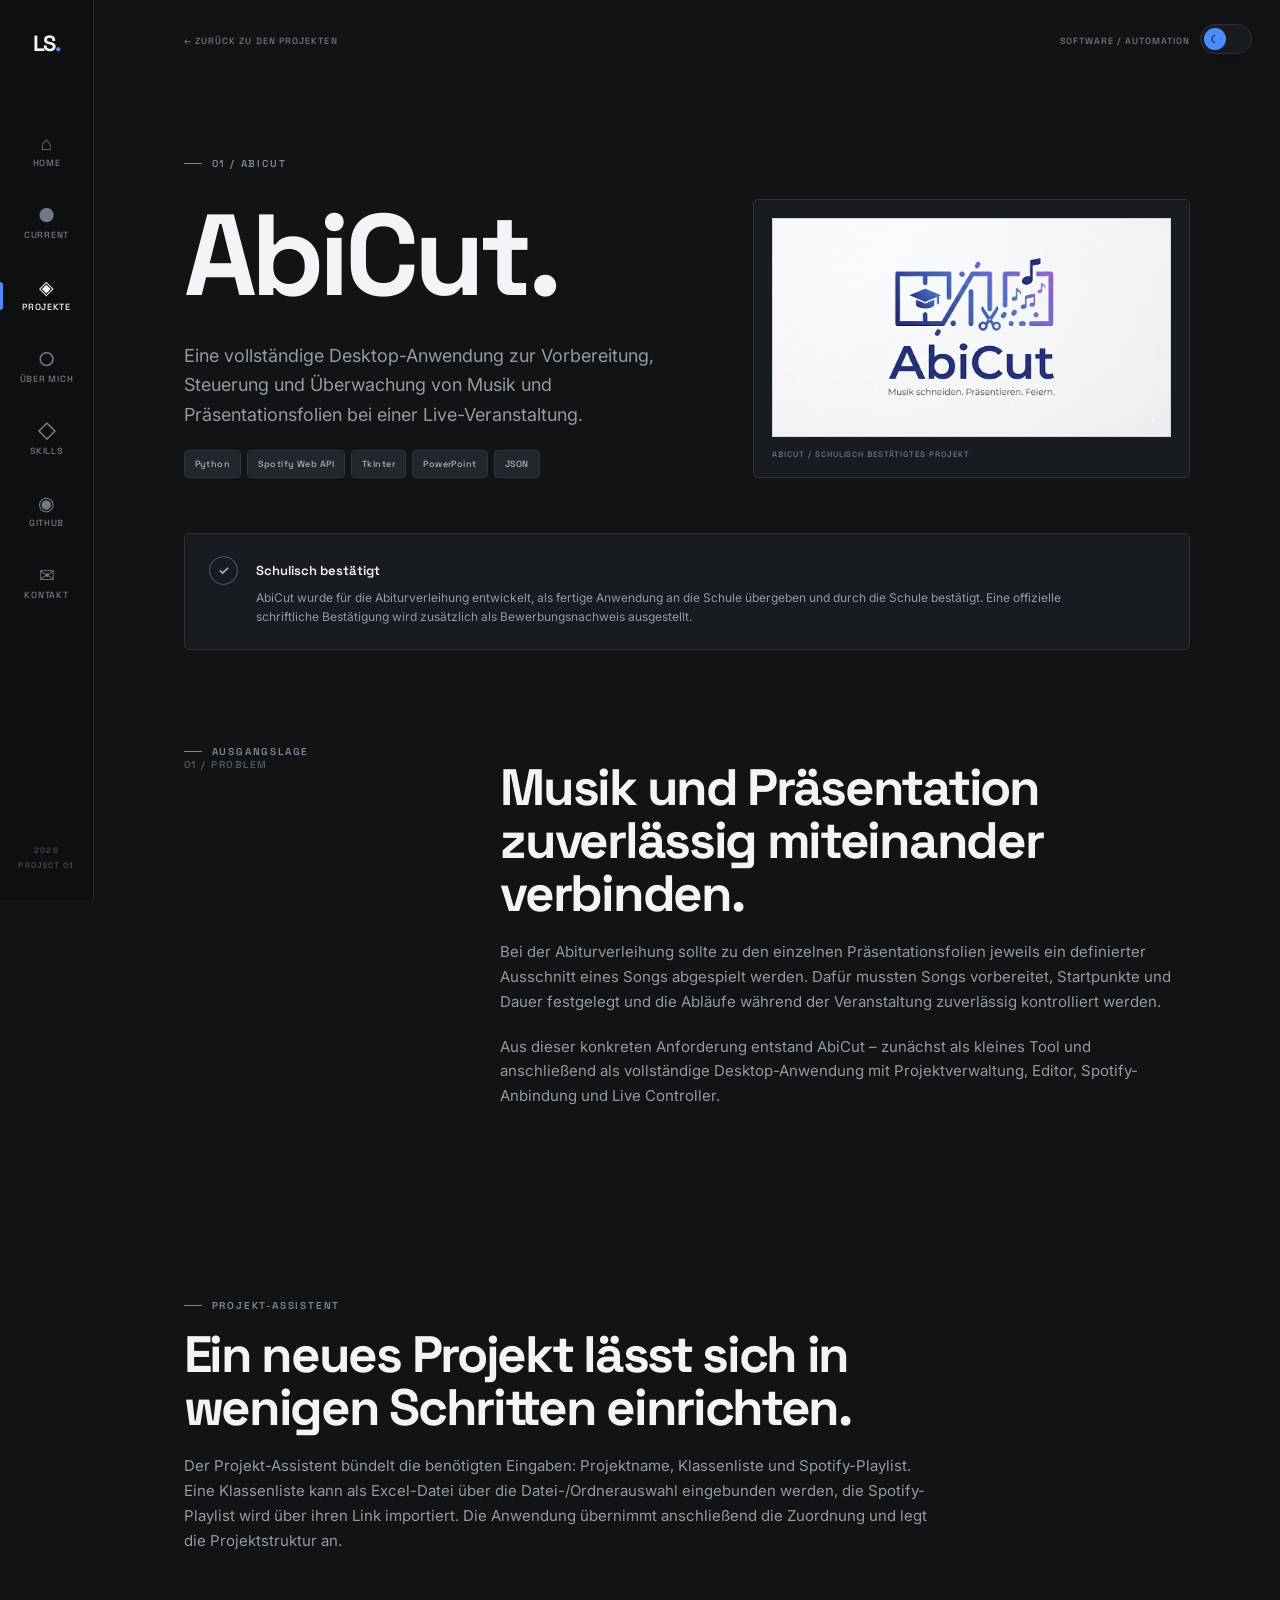
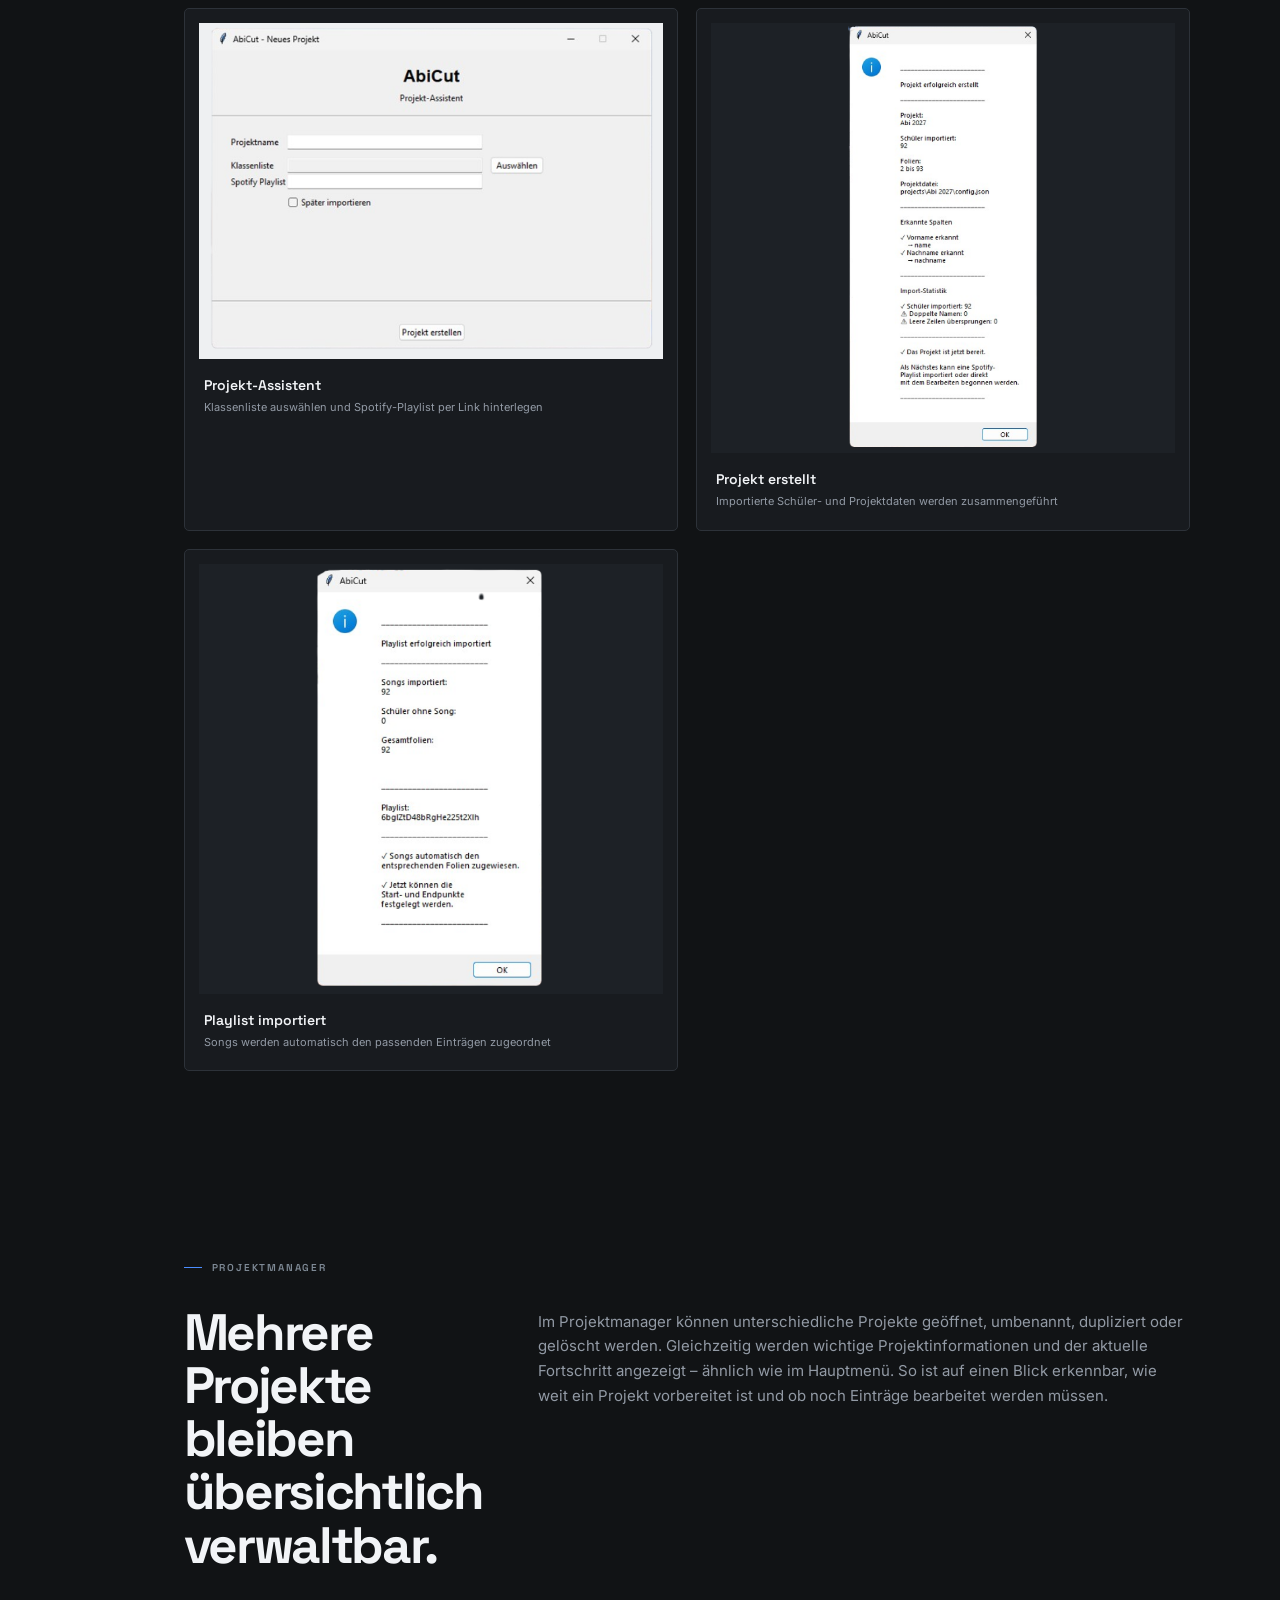
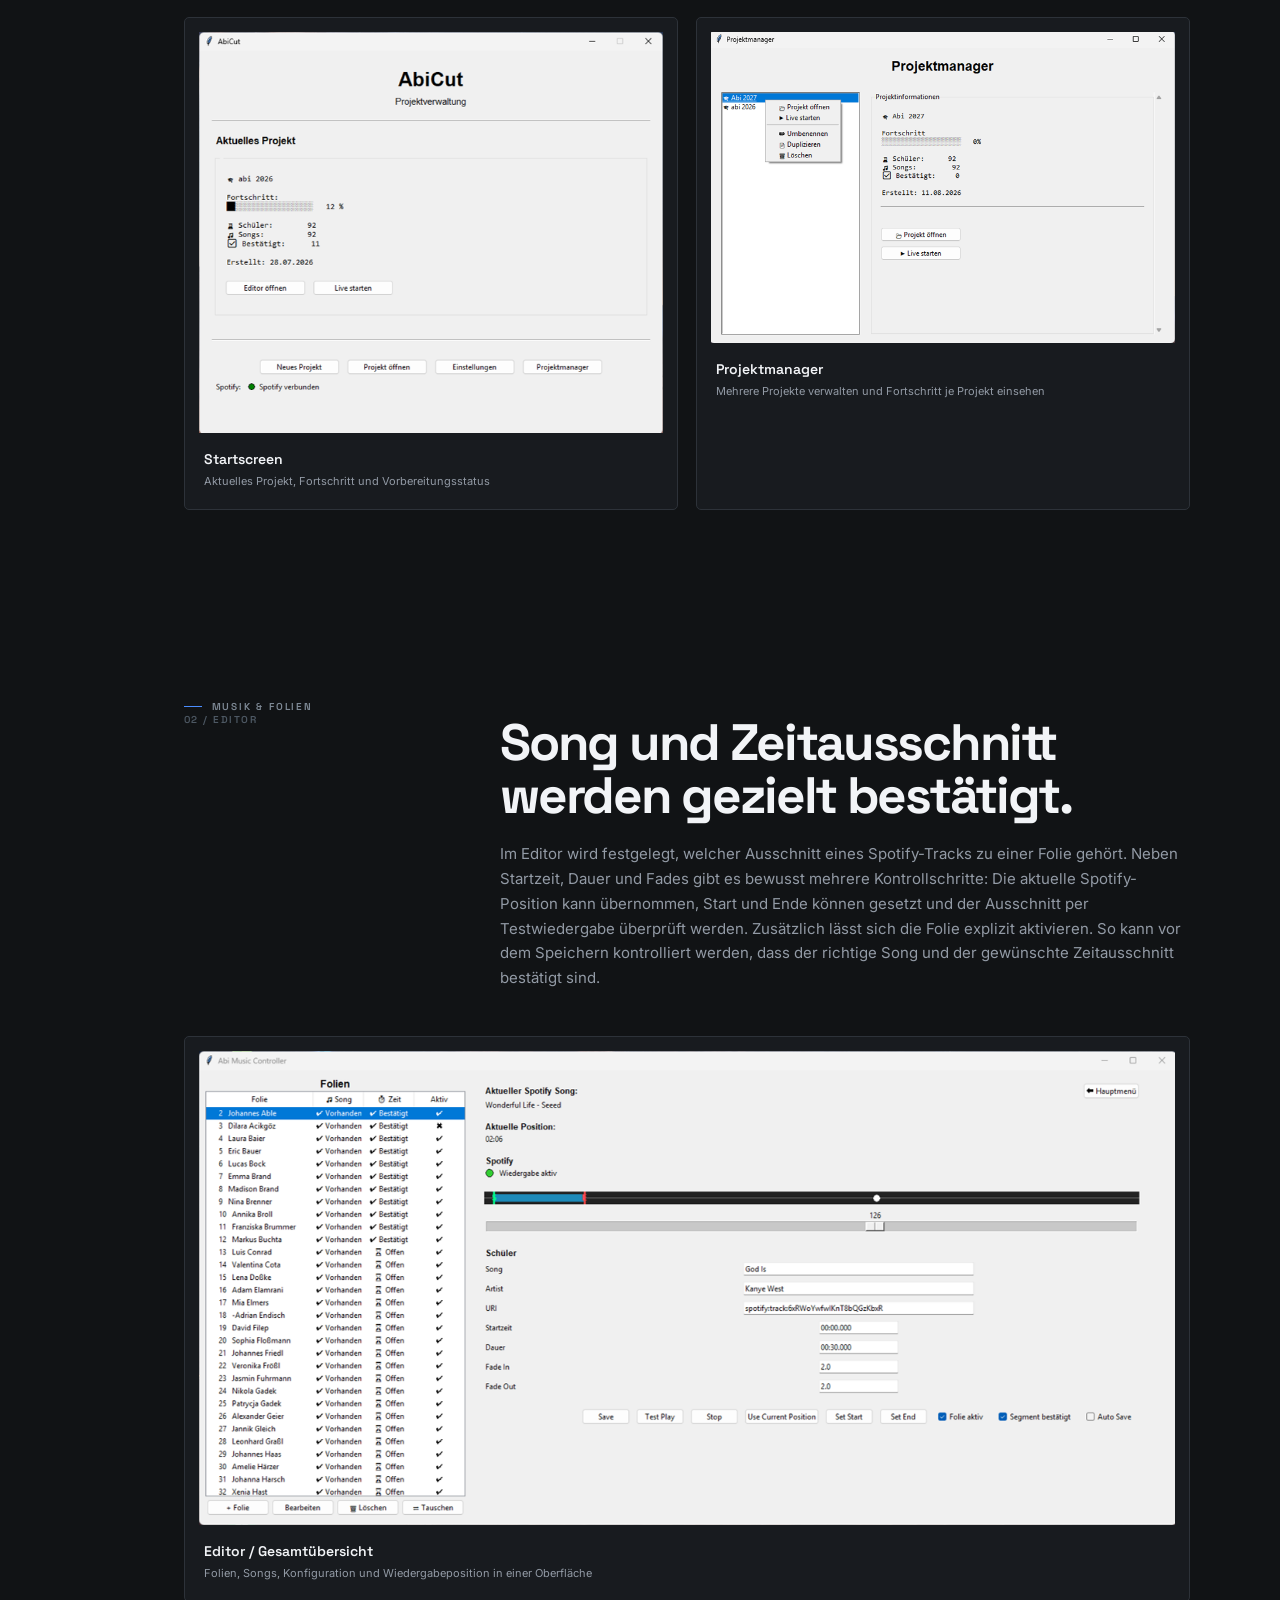
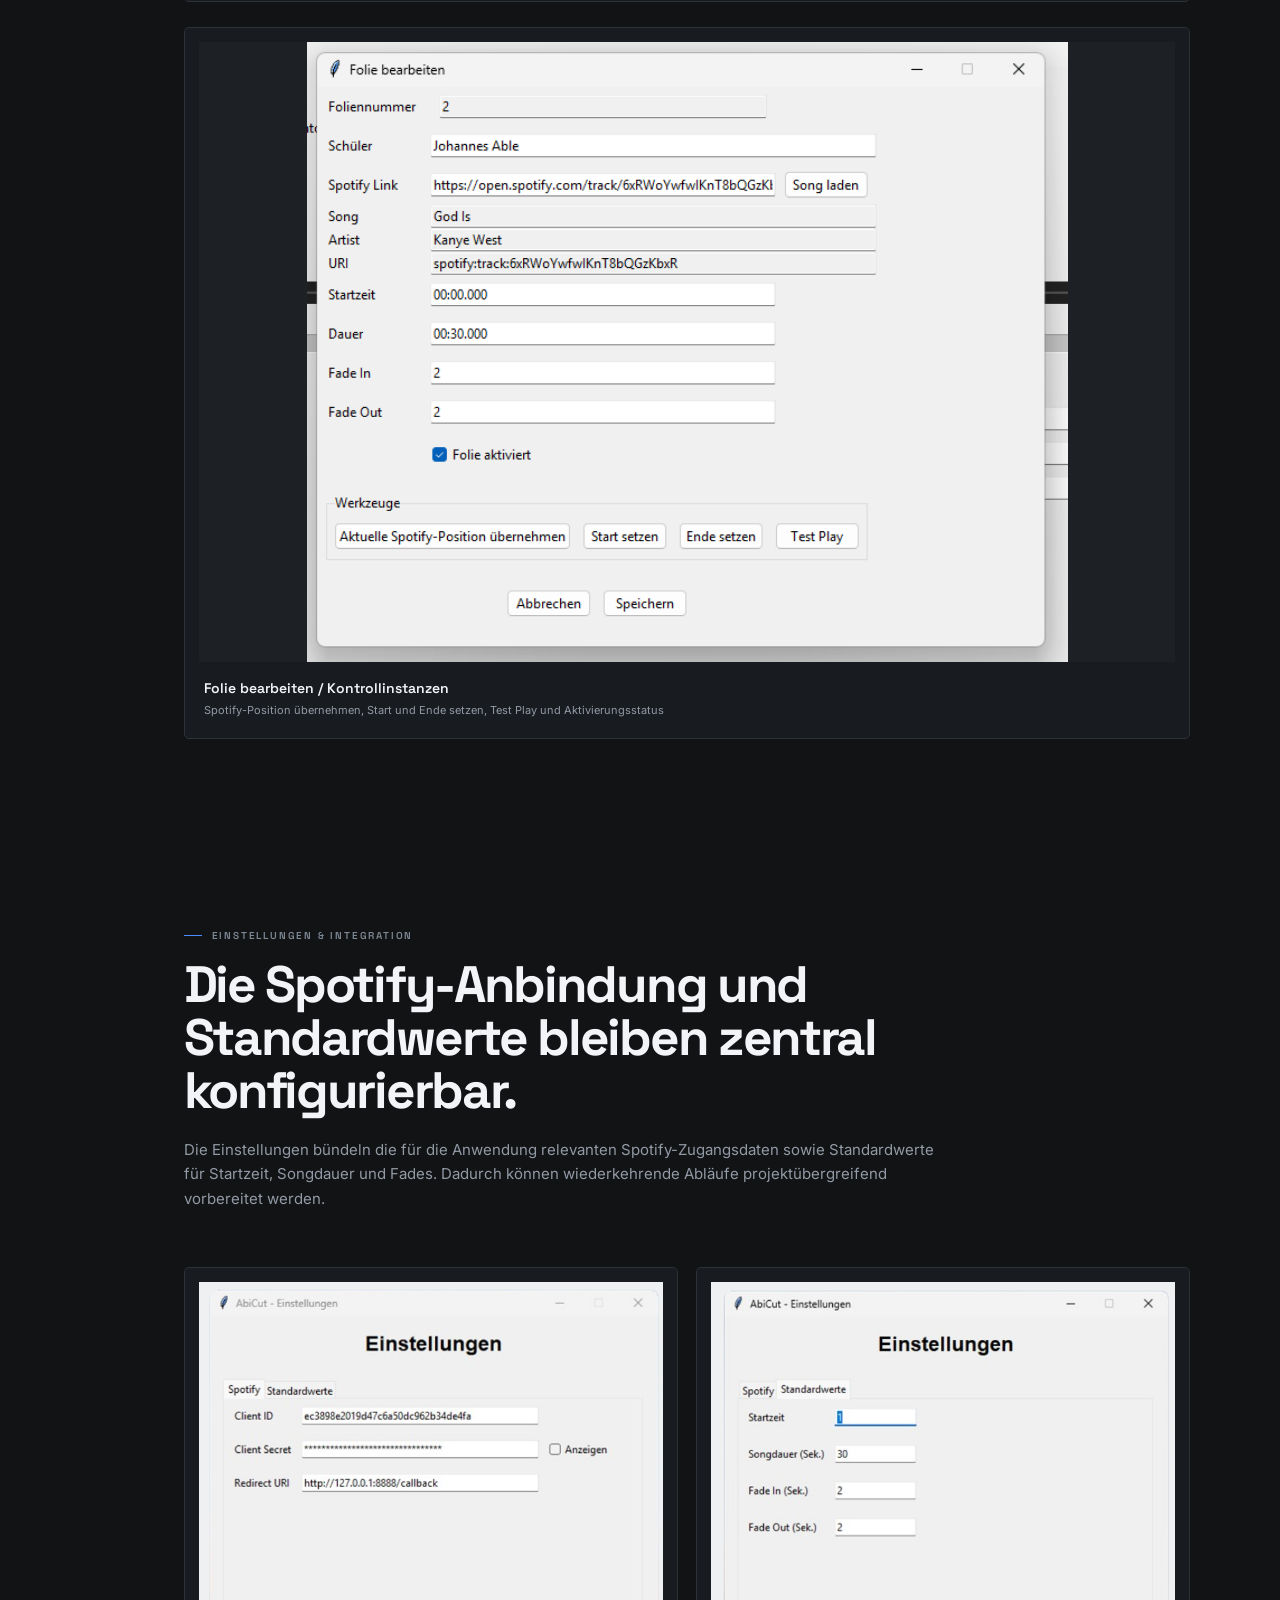
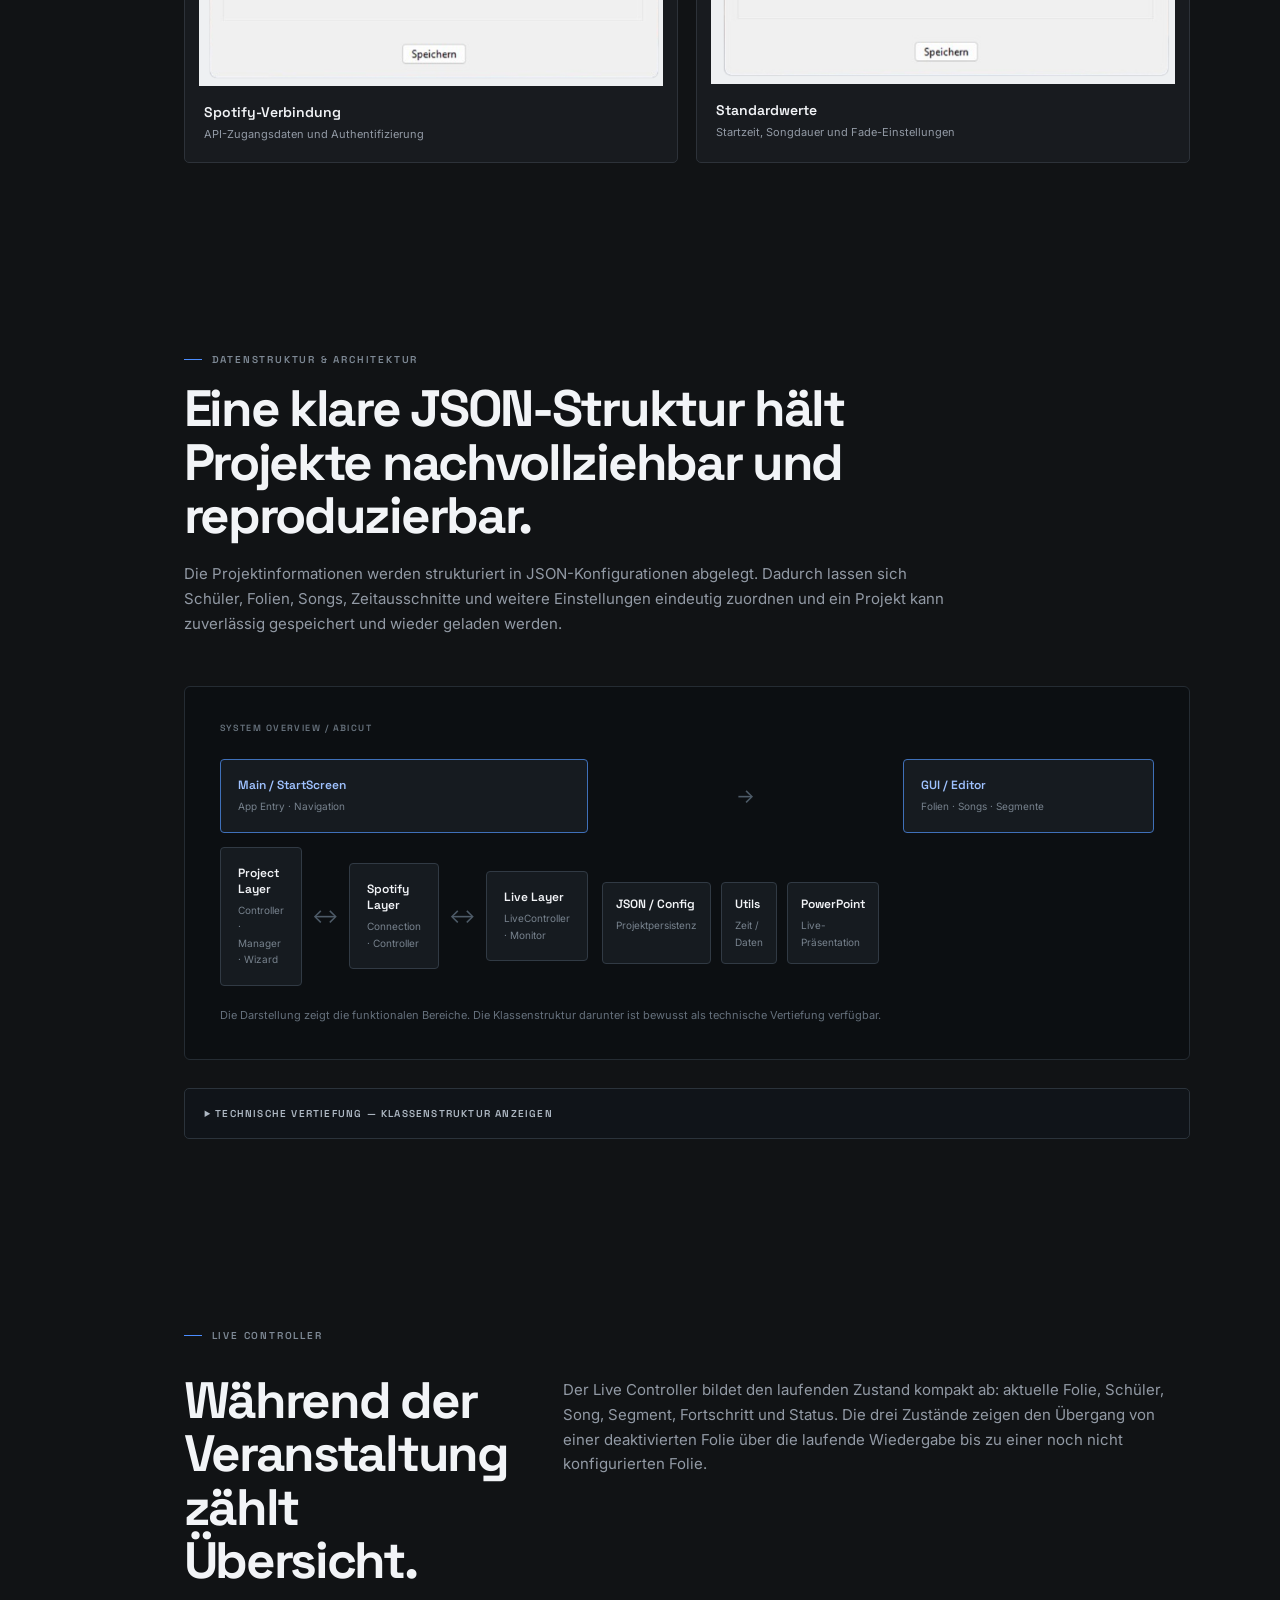
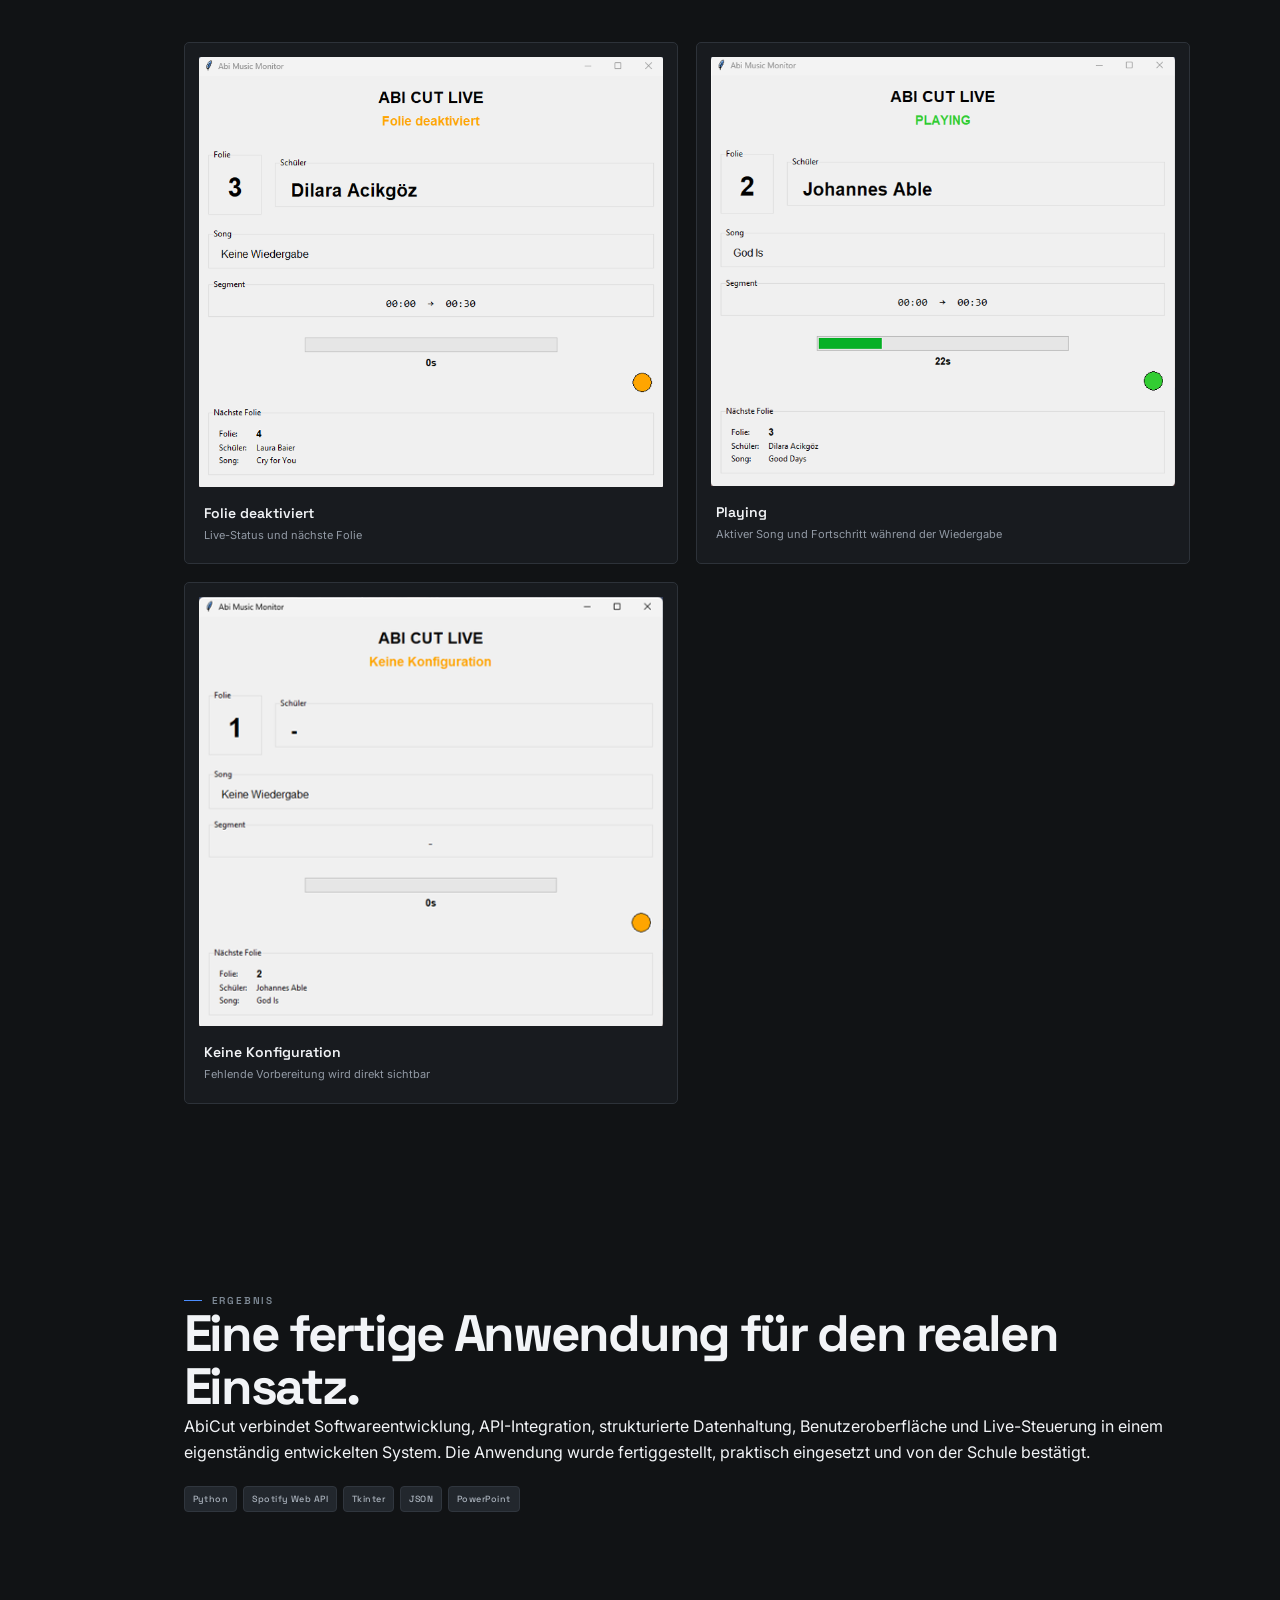
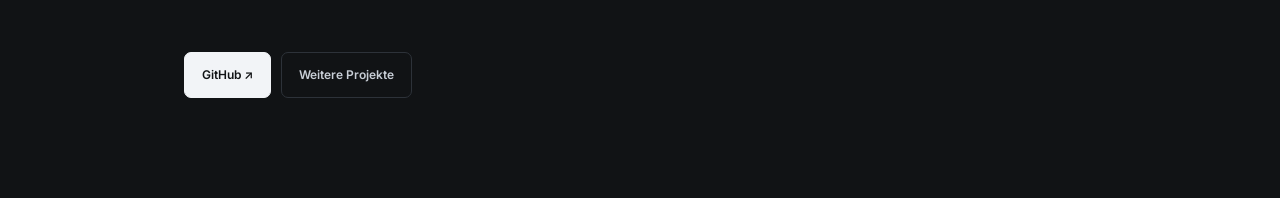
==== abicut.html @ a7e7ebea "Initial portfolio website release" ====
<!DOCTYPE html>
<html lang="de">
<head>
<meta charset="UTF-8"><meta name="viewport" content="width=device-width,initial-scale=1.0">
<meta name="description" content="AbiCut – Softwareprojekt von Leon Stein.">
<title>AbiCut — Leon Stein</title>
<link rel="preconnect" href="https://fonts.googleapis.com"><link rel="preconnect" href="https://fonts.gstatic.com" crossorigin>
<link href="https://fonts.googleapis.com/css2?family=Inter:wght@400;500;600;700&family=Space+Grotesk:wght@500;600;700&display=swap" rel="stylesheet">
<link rel="stylesheet" href="styles.css">
</head>
<body>
<aside class="sidebar">
<a class="brand" href="index.html#home">LS<span>.</span></a>
<nav>
<a class="nav-link" href="index.html#home"><span class="icon">⌂</span><b>Home</b></a>
<a class="nav-link" href="index.html#current"><span class="icon">●</span><b>Current</b></a>
<a class="nav-link active" href="index.html#projects"><span class="icon">◈</span><b>Projekte</b></a>
<a class="nav-link" href="index.html#about"><span class="icon">○</span><b>Über mich</b></a>
<a class="nav-link" href="index.html#skills"><span class="icon">◇</span><b>Skills</b></a>
<a class="nav-link" href="index.html#github"><span class="icon">◉</span><b>GitHub</b></a>
<a class="nav-link" href="index.html#contact"><span class="icon">✉</span><b>Kontakt</b></a>
</nav>
<div class="side-bottom">2026<br>PROJECT 01</div>
</aside>

<main class="detail-main">
<div class="detail-top"><a href="index.html#projects">← ZURÜCK ZU DEN PROJEKTEN</a><span>SOFTWARE / AUTOMATION</span></div>

<section class="page-section abicut-hero" style="padding-left:0;padding-right:0">
  <div class="abicut-hero-grid">
    <div class="abicut-hero-copy">
      <div class="eyebrow"><span></span> 01 / ABICUT</div>
      <h1>AbiCut<span>.</span></h1>
      <p>Eine vollständige Desktop-Anwendung zur Vorbereitung, Steuerung und Überwachung von Musik und Präsentationsfolien bei einer Live-Veranstaltung.</p>
      <div class="tags large-tags"><span>Python</span><span>Spotify Web API</span><span>Tkinter</span><span>PowerPoint</span><span>JSON</span></div>
    </div>
    <div class="abicut-hero-shot"><img src="assets/abicut/abicut_logo.png" alt="AbiCut Logo"><div class="abicut-caption">AbiCut / schulisch bestätigtes Projekt</div></div>
  </div>
</section>

<section class="school-confirmation"><div class="confirmation-mark">✓</div><div><strong>Schulisch bestätigt</strong><p>AbiCut wurde für die Abiturverleihung entwickelt, als fertige Anwendung an die Schule übergeben und durch die Schule bestätigt. Eine offizielle schriftliche Bestätigung wird zusätzlich als Bewerbungsnachweis ausgestellt.</p></div></section>

<section class="case-section" style="padding-left:0;padding-right:0">
  <div class="case-intro"><div><div class="eyebrow"><span></span> AUSGANGSLAGE</div><div class="case-number">01 / PROBLEM</div></div>
  <div class="case-copy"><h2>Musik und Präsentation zuverlässig miteinander verbinden.</h2><p>Bei der Abiturverleihung sollte zu den einzelnen Präsentationsfolien jeweils ein definierter Ausschnitt eines Songs abgespielt werden. Dafür mussten Songs vorbereitet, Startpunkte und Dauer festgelegt und die Abläufe während der Veranstaltung zuverlässig kontrolliert werden.</p><p>Aus dieser konkreten Anforderung entstand AbiCut – zunächst als kleines Tool und anschließend als vollständige Desktop-Anwendung mit Projektverwaltung, Editor, Spotify-Anbindung und Live Controller.</p></div></div>
</section>

<section class="case-section" style="padding-left:0;padding-right:0">
  <div class="eyebrow"><span></span> PROJEKT-ASSISTENT</div>
  <div class="case-copy" style="margin-top:16px;max-width:820px"><h2>Ein neues Projekt lässt sich in wenigen Schritten einrichten.</h2><p>Der Projekt-Assistent bündelt die benötigten Eingaben: Projektname, Klassenliste und Spotify-Playlist. Eine Klassenliste kann als Excel-Datei über die Datei-/Ordnerauswahl eingebunden werden, die Spotify-Playlist wird über ihren Link importiert. Die Anwendung übernimmt anschließend die Zuordnung und legt die Projektstruktur an.</p></div>
  <div class="case-grid assistant-grid">
    <div class="case-card"><img src="assets/abicut/new project.png" alt="AbiCut Projekt-Assistent"><div class="case-meta"><strong>Projekt-Assistent</strong><span>Klassenliste auswählen und Spotify-Playlist per Link hinterlegen</span></div></div>
    <div class="case-card narrow-shot"><img src="assets/abicut/schüler import.png" alt="AbiCut erfolgreich erstelltes Projekt"><div class="case-meta"><strong>Projekt erstellt</strong><span>Importierte Schüler- und Projektdaten werden zusammengeführt</span></div></div>
    <div class="case-card narrow-shot"><img src="assets/abicut/playlist import.png" alt="AbiCut erfolgreich importierte Playlist"><div class="case-meta"><strong>Playlist importiert</strong><span>Songs werden automatisch den passenden Einträgen zugeordnet</span></div></div>
  </div>
</section>

<section class="case-section" style="padding-left:0;padding-right:0">
  <div class="eyebrow"><span></span> PROJEKTMANAGER</div>
  <div class="case-intro" style="margin-top:16px"><div class="case-copy"><h2>Mehrere Projekte bleiben übersichtlich verwaltbar.</h2></div><div class="case-copy"><p>Im Projektmanager können unterschiedliche Projekte geöffnet, umbenannt, dupliziert oder gelöscht werden. Gleichzeitig werden wichtige Projektinformationen und der aktuelle Fortschritt angezeigt – ähnlich wie im Hauptmenü. So ist auf einen Blick erkennbar, wie weit ein Projekt vorbereitet ist und ob noch Einträge bearbeitet werden müssen.</p></div></div>
  <div class="case-grid manager-grid" style="margin-top:45px"><div class="case-card"><img src="assets/abicut/startscreen.png" alt="AbiCut Hauptmenü mit aktuellem Projekt und Fortschritt"><div class="case-meta"><strong>Startscreen</strong><span>Aktuelles Projekt, Fortschritt und Vorbereitungsstatus</span></div></div><div class="case-card"><img src="assets/abicut/project manager.png" alt="AbiCut Projektmanager mit Fortschrittsanzeige"><div class="case-meta"><strong>Projektmanager</strong><span>Mehrere Projekte verwalten und Fortschritt je Projekt einsehen</span></div></div></div>
</section>

<section class="case-section" style="padding-left:0;padding-right:0">
  <div class="case-intro"><div><div class="eyebrow"><span></span> MUSIK & FOLIEN</div><div class="case-number">02 / EDITOR</div></div><div class="case-copy"><h2>Song und Zeitausschnitt werden gezielt bestätigt.</h2><p>Im Editor wird festgelegt, welcher Ausschnitt eines Spotify-Tracks zu einer Folie gehört. Neben Startzeit, Dauer und Fades gibt es bewusst mehrere Kontrollschritte: Die aktuelle Spotify-Position kann übernommen, Start und Ende können gesetzt und der Ausschnitt per Testwiedergabe überprüft werden. Zusätzlich lässt sich die Folie explizit aktivieren. So kann vor dem Speichern kontrolliert werden, dass der richtige Song und der gewünschte Zeitausschnitt bestätigt sind.</p></div></div>
  <div class="case-card wide" style="margin-top:45px"><img src="assets/abicut/cutting menu.png" alt="AbiCut Editor Übersicht"><div class="case-meta"><strong>Editor / Gesamtübersicht</strong><span>Folien, Songs, Konfiguration und Wiedergabeposition in einer Oberfläche</span></div></div>
  <div class="case-card wide editor-detail-card" style="margin-top:25px"><img src="assets/abicut/editing window.png" alt="AbiCut Folie bearbeiten mit Kontrollfunktionen"><div class="case-meta"><strong>Folie bearbeiten / Kontrollinstanzen</strong><span>Spotify-Position übernehmen, Start und Ende setzen, Test Play und Aktivierungsstatus</span></div></div>
</section>

<section class="case-section" style="padding-left:0;padding-right:0">
  <div class="eyebrow"><span></span> EINSTELLUNGEN & INTEGRATION</div>
  <div class="case-copy" style="margin-top:16px;max-width:820px"><h2>Die Spotify-Anbindung und Standardwerte bleiben zentral konfigurierbar.</h2><p>Die Einstellungen bündeln die für die Anwendung relevanten Spotify-Zugangsdaten sowie Standardwerte für Startzeit, Songdauer und Fades. Dadurch können wiederkehrende Abläufe projektübergreifend vorbereitet werden.</p></div>
  <div class="case-grid"><div class="case-card"><img src="assets/abicut/settings 1 .png" alt="AbiCut Spotify Einstellungen"><div class="case-meta"><strong>Spotify-Verbindung</strong><span>API-Zugangsdaten und Authentifizierung</span></div></div><div class="case-card"><img src="assets/abicut/settings 2.png" alt="AbiCut Standardwerte"><div class="case-meta"><strong>Standardwerte</strong><span>Startzeit, Songdauer und Fade-Einstellungen</span></div></div></div>
</section>

<section class="case-section" style="padding-left:0;padding-right:0">
  <div class="eyebrow"><span></span> DATENSTRUKTUR & ARCHITEKTUR</div>
  <div class="case-copy" style="margin-top:16px;max-width:850px"><h2>Eine klare JSON-Struktur hält Projekte nachvollziehbar und reproduzierbar.</h2><p>Die Projektinformationen werden strukturiert in JSON-Konfigurationen abgelegt. Dadurch lassen sich Schüler, Folien, Songs, Zeitausschnitte und weitere Einstellungen eindeutig zuordnen und ein Projekt kann zuverlässig gespeichert und wieder geladen werden.</p></div>
  <div class="architecture" style="margin-top:50px">
    <div class="arch-title">SYSTEM OVERVIEW / ABICUT</div>
    <div class="arch-flow"><div class="arch-node accent"><strong>Main / StartScreen</strong><small>App Entry · Navigation</small></div><div class="arch-arrow">→</div><div class="arch-node accent"><strong>GUI / Editor</strong><small>Folien · Songs · Segmente</small></div>
      <div class="arch-row"><div class="arch-node"><strong>Project Layer</strong><small>Controller · Manager · Wizard</small></div><div class="arch-arrow">↔</div><div class="arch-node"><strong>Spotify Layer</strong><small>Connection · Controller</small></div><div class="arch-arrow">↔</div><div class="arch-node"><strong>Live Layer</strong><small>LiveController · Monitor</small></div></div>
      <div class="arch-sub"><div class="arch-node"><strong>JSON / Config</strong><small>Projektpersistenz</small></div><div class="arch-node"><strong>Utils</strong><small>Zeit / Daten</small></div><div class="arch-node"><strong>PowerPoint</strong><small>Live-Präsentation</small></div></div>
    </div>
    <div class="arch-note">Die Darstellung zeigt die funktionalen Bereiche. Die Klassenstruktur darunter ist bewusst als technische Vertiefung verfügbar.</div>
  </div>
  <details class="class-details"><summary>TECHNISCHE VERTIEFUNG — KLASSENSTRUKTUR ANZEIGEN</summary><pre><code>BaseWindow
├── StartScreen
├── GUI
├── SlideEditor
├── SettingsWindow
├── ProjectManager
├── ProjectWizard
└── Monitor

Main → StartScreen
StartScreen → ProjectController / SpotifyConnection
GUI → SlideEditor / SpotifyController / Utils
LiveController → Monitor / SpotifyController
ProjectWizard → ProjectController
ProjectManager → ProjectController
ProjectController → ProjectStatistics
SettingsWindow → SettingsManager
SpotifyController → SpotifyConnection</code></pre></details>
</section>

<section class="case-section" style="padding-left:0;padding-right:0">
  <div class="eyebrow"><span></span> LIVE CONTROLLER</div>
  <div class="case-intro" style="margin-top:16px"><div class="case-copy"><h2>Während der Veranstaltung zählt Übersicht.</h2></div><div class="case-copy"><p>Der Live Controller bildet den laufenden Zustand kompakt ab: aktuelle Folie, Schüler, Song, Segment, Fortschritt und Status. Die drei Zustände zeigen den Übergang von einer deaktivierten Folie über die laufende Wiedergabe bis zu einer noch nicht konfigurierten Folie.</p></div></div>
  <div class="case-grid live-grid"><div class="case-card"><img src="assets/abicut/live 3.png" alt="AbiCut Live Controller Folie deaktiviert"><div class="case-meta"><strong>Folie deaktiviert</strong><span>Live-Status und nächste Folie</span></div></div><div class="case-card"><img src="assets/abicut/live 2.png" alt="AbiCut Live Controller Wiedergabe"><div class="case-meta"><strong>Playing</strong><span>Aktiver Song und Fortschritt während der Wiedergabe</span></div></div><div class="case-card"><img src="assets/abicut/live 1.png" alt="AbiCut Live Controller keine Konfiguration"><div class="case-meta"><strong>Keine Konfiguration</strong><span>Fehlende Vorbereitung wird direkt sichtbar</span></div></div></div>
</section>

<section class="case-section result-section" style="padding-left:0;padding-right:0"><div class="result-panel"><div class="eyebrow"><span></span> ERGEBNIS</div><h2>Eine fertige Anwendung für den realen Einsatz.</h2><p>AbiCut verbindet Softwareentwicklung, API-Integration, strukturierte Datenhaltung, Benutzeroberfläche und Live-Steuerung in einem eigenständig entwickelten System. Die Anwendung wurde fertiggestellt, praktisch eingesetzt und von der Schule bestätigt.</p><div class="tags"><span>Python</span><span>Spotify Web API</span><span>Tkinter</span><span>JSON</span><span>PowerPoint</span></div></div></section>

<div class="detail-actions"><a class="btn btn-primary" href="https://github.com/leonstein2611/Abi-Cut" target="_blank" rel="noopener noreferrer">GitHub ↗</a><a class="btn btn-ghost" href="index.html#projects">Weitere Projekte</a></div>
</main>
<script src="script.js"></script>
</body></html>
---- styles.css ----
*{box-sizing:border-box;margin:0;padding:0}
:root{--bg:#111315;--panel:#181b1f;--panel2:#1d2126;--panel3:#23272d;--text:#f2f4f7;--muted:#929aa5;--line:#2d3239;--accent:#4b8dff;--green:#52d38b;--sidebar:94px}
html{scroll-behavior:smooth}body{font-family:Inter,Arial,sans-serif;background:var(--bg);color:var(--text);line-height:1.65}a{color:inherit;text-decoration:none}
.sidebar{position:fixed;left:0;top:0;width:var(--sidebar);height:100vh;background:#0d0f11;border-right:1px solid #25292e;display:flex;flex-direction:column;align-items:center;z-index:50}
.brand{font:700 22px "Space Grotesk";letter-spacing:-.08em;margin:29px 0 62px}.brand span{color:var(--accent)}
.sidebar nav{width:100%;display:flex;flex-direction:column;gap:7px}.nav-link{height:65px;display:flex;flex-direction:column;align-items:center;justify-content:center;gap:4px;color:#707984;position:relative;transition:.2s}.nav-link .icon{font-size:19px;line-height:1}.nav-link b{font:500 9px "Space Grotesk";text-transform:uppercase;letter-spacing:.08em}.nav-link:hover,.nav-link.active{color:#f4f6f8}.nav-link.active:before{content:"";position:absolute;left:0;top:19px;width:3px;height:28px;background:var(--accent);border-radius:0 3px 3px 0}.side-bottom{margin-top:auto;margin-bottom:28px;text-align:center;color:#444b54;font:600 8px "Space Grotesk";letter-spacing:.14em;line-height:1.8}
main{margin-left:var(--sidebar)}.page-section{max-width:1500px;margin:auto;padding:110px clamp(38px,7vw,120px)}.hero{min-height:100vh;display:flex;align-items:center;padding-top:80px}.hero-inner{width:100%;display:grid;grid-template-columns:1.02fr .98fr;gap:70px;align-items:center}
.eyebrow{font:600 10px "Space Grotesk";letter-spacing:.18em;color:#7e8995;text-transform:uppercase;display:flex;align-items:center;gap:10px}.eyebrow>span{width:18px;height:1px;background:var(--accent);display:inline-block}.eyebrow .green{background:var(--green)}
h1,h2,h3{font-family:"Space Grotesk";line-height:1.04;letter-spacing:-.045em}h1{font-size:clamp(56px,7vw,102px);margin-top:26px}h1 em,h2 em{font-style:normal;color:var(--accent)}h2{font-size:clamp(38px,4vw,58px)}h3{font-size:27px}
.hero-intro{max-width:650px;color:var(--muted);font-size:18px;margin-top:30px}.hero-intro strong{color:#dfe4ea;font-weight:600}.hero-actions{display:flex;gap:10px;margin-top:38px}.btn{display:inline-flex;align-items:center;justify-content:center;gap:12px;padding:12px 17px;border-radius:7px;border:1px solid var(--line);font-size:12px;font-weight:600;transition:.2s}.btn-primary{background:#f2f4f7;color:#111315;border-color:#f2f4f7}.btn-primary:hover{background:var(--accent);border-color:var(--accent);color:white;transform:translateY(-2px)}.btn-ghost{background:transparent;color:#c8ced6}.btn-ghost:hover{background:var(--panel);transform:translateY(-2px)}
.hero-facts{display:flex;gap:42px;margin-top:55px}.hero-facts div{display:flex;flex-direction:column}.hero-facts strong{font:600 23px "Space Grotesk"}.hero-facts span{font-size:10px;color:#707984;text-transform:uppercase;letter-spacing:.08em;margin-top:2px}
.hero-system{height:540px;border:1px solid var(--line);background:#15181b;position:relative;overflow:hidden;border-radius:4px}.system-top,.system-bottom{position:absolute;left:22px;right:22px;display:flex;justify-content:space-between;color:#59616b;font:600 9px "Space Grotesk";letter-spacing:.13em;z-index:3}.system-top{top:20px}.system-bottom{bottom:20px}.system-bottom span:last-child{color:var(--green)}.system-grid{position:absolute;inset:0;background-image:linear-gradient(rgba(125,137,150,.08) 1px,transparent 1px),linear-gradient(90deg,rgba(125,137,150,.08) 1px,transparent 1px);background-size:38px 38px}.system-core{position:absolute;left:50%;top:50%;width:230px;height:230px;transform:translate(-50%,-50%);border-radius:50%;display:flex;align-items:center;justify-content:center}.core-ring{position:absolute;border:1px solid #35404b;border-radius:50%;transform:rotate(-20deg)}.r1{width:100%;height:40%}.r2{width:75%;height:75%;transform:rotate(35deg)}.r3{width:44%;height:100%;transform:rotate(-55deg)}.core-dot{width:17px;height:17px;border-radius:50%;background:var(--accent);box-shadow:0 0 35px 9px rgba(75,141,255,.22)}.system-line{position:absolute;height:1px;background:#3d4650;transform-origin:left}.sl1{width:230px;left:24%;top:37%;transform:rotate(18deg)}.sl2{width:250px;left:53%;top:56%;transform:rotate(-20deg)}.sl3{width:170px;left:53%;top:38%;transform:rotate(58deg)}.sys-node{position:absolute;width:7px;height:7px;background:var(--accent);border-radius:50%;box-shadow:0 0 0 5px rgba(75,141,255,.08)}.sn1{left:23%;top:35%}.sn2{left:76%;top:31%}.sn3{left:77%;top:68%}.sys-label{position:absolute;color:#68737e;font:600 8px "Space Grotesk";letter-spacing:.12em}.label-a{left:18%;top:28%}.label-b{right:14%;top:24%}.label-c{right:9%;bottom:26%}
.content-section{border-top:1px solid #20252b}.section-header{display:grid;grid-template-columns:1fr .8fr;gap:50px;align-items:end;margin-bottom:45px}.section-header h2{margin-top:18px}.section-header>p{color:var(--muted);font-size:14px;max-width:460px}
.project-list{display:flex;flex-direction:column;gap:18px}.project-block{background:var(--panel);border:1px solid var(--line);border-radius:5px;overflow:hidden;transition:.25s;display:block}.project-block:hover{border-color:#414951;transform:translateY(-3px);box-shadow:0 18px 50px rgba(0,0,0,.2)}.project-main{display:grid;grid-template-columns:1.25fr .75fr;min-height:490px}.project-image{position:relative;overflow:hidden;background:#15191e}.project-main .project-image{min-height:490px}.project-info{padding:38px 38px 34px;display:flex;flex-direction:column;align-items:flex-start;justify-content:center}.project-kicker{font:600 9px "Space Grotesk";letter-spacing:.16em;color:#727d88;margin-bottom:14px}.project-info h3{font-size:37px;margin-bottom:14px}.project-info p{color:var(--muted);font-size:14px;max-width:450px}.tags{display:flex;flex-wrap:wrap;gap:6px;margin-top:20px}.tags span{font:500 9px "Space Grotesk";letter-spacing:.05em;color:#aab2bc;background:#22272d;border:1px solid #30363e;padding:6px 8px;border-radius:4px}.project-more{margin-top:32px;font:600 9px "Space Grotesk";letter-spacing:.14em;color:#b9c2cb}.project-more span{color:var(--accent);font-size:15px;margin-left:8px}.image-index{position:absolute;right:18px;top:18px;color:#606a75;font:600 10px "Space Grotesk";letter-spacing:.1em}
.project-row{display:grid;grid-template-columns:1fr 1fr;gap:18px}.project-row .project-block{display:grid;grid-template-rows:260px auto}.project-row .project-info{padding:27px}.project-row .project-info h3{font-size:29px}.project-row .project-info p{font-size:13px}
.mock-window{position:absolute;width:76%;left:12%;top:17%;border:1px solid #3c444d;background:#20252b;box-shadow:0 28px 70px rgba(0,0,0,.4);transform:rotate(-2deg)}.mock-bar{height:31px;border-bottom:1px solid #363d45;display:flex;align-items:center;gap:5px;padding:0 11px;color:#737e89;font-size:8px}.mock-bar i{width:6px;height:6px;border-radius:50%;background:#4c555f}.mock-bar span{margin-left:8px}.mock-app{height:275px;display:flex}.mock-side{width:22%;border-right:1px solid #363d45;background:#1b1f23}.mock-main{flex:1;padding:28px}.mock-heading{height:11px;width:45%;background:#4b555f;border-radius:2px}.mock-row{height:28px;background:#2b3239;border-radius:3px;margin-top:17px}.mock-row.short{width:78%}.mock-row.medium{width:88%}.mock-timeline{height:9px;background:#31598e;border-radius:5px;margin-top:26px}
.rover-image{display:flex;align-items:center;justify-content:center;background:radial-gradient(circle at 50% 48%,#26313d 0,#161a1f 44%,#111315 75%)}.rover{width:210px;height:92px;background:#596674;border-radius:18px;position:relative;box-shadow:0 25px 50px rgba(0,0,0,.45)}.rover-top{position:absolute;width:72px;height:40px;left:69px;top:-32px;background:#778594;border-radius:8px}.wheel{position:absolute;bottom:-17px;width:37px;height:37px;border-radius:50%;background:#0b0d0f;border:5px solid #343d46}.w1{left:16px}.w2{left:86px}.w3{right:16px}
.helmet-image{display:flex;align-items:center;justify-content:center;background:radial-gradient(circle,#222a33,#111315 67%)}.helmet{width:155px;height:185px;border:12px solid #68798a;border-bottom-color:#3d4b59;border-radius:50% 50% 43% 43%;position:relative;box-shadow:0 0 60px rgba(75,141,255,.12)}.helmet div{position:absolute;left:32px;right:32px;top:73px;height:12px;background:#9db0c2;border-radius:3px;box-shadow:0 0 18px rgba(157,176,194,.18)}
.mqtt-image{display:flex;align-items:center;justify-content:center;background:#14181c}.network{width:80%;height:70%;position:relative}.net-box{position:absolute;background:#1e242a;border:1px solid #39424c;padding:14px 17px;border-radius:4px;color:#aeb7c0;font:600 8px "Space Grotesk";letter-spacing:.09em}.net-box.b{left:40%;top:43%;border-color:#4b8dff;color:#dbe8ff}.net-box.a{left:0;top:20%}.net-box.c{right:0;top:20%}.net-line{position:absolute;height:1px;background:#48525e;transform-origin:left}.nline1{width:145px;left:25%;top:42%;transform:rotate(11deg)}.nline2{width:145px;left:58%;top:42%;transform:rotate(-11deg)}
.box-image{display:flex;align-items:center;justify-content:center;background:#171b1f}.box-model{width:150px;height:150px;border:2px solid #63707d;transform:rotate(45deg);position:relative}.box-model:after{content:"";position:absolute;inset:25px;border:1px solid #46515c}.box-model div{position:absolute;width:45px;height:45px;left:50px;top:50px;border:1px solid #4b8dff}
.other-projects{margin-top:48px;border:1px solid var(--line);background:#14171a;border-radius:5px}.small-title{padding:23px 26px;border-bottom:1px solid var(--line)}.small-title span{font:600 8px "Space Grotesk";letter-spacing:.16em;color:#69737e}.small-title h3{font-size:23px;margin-top:5px}.small-project{display:grid;grid-template-columns:50px 1fr 1fr 30px;align-items:center;padding:20px 26px;border-bottom:1px solid var(--line);font-size:13px}.small-project:last-child{border-bottom:0}.small-project>span{color:#58616b;font:600 9px "Space Grotesk"}.small-project small{color:#727c87}.small-project b{color:var(--accent);text-align:right}
.about-section{background:#131619}.about-grid{display:grid;grid-template-columns:1fr 1fr;gap:80px;background:var(--panel);border:1px solid var(--line);padding:55px}.about-statement{font:500 clamp(28px,3.1vw,47px) "Space Grotesk";letter-spacing:-.04em;line-height:1.15}.about-statement strong{color:#dfe6ef}.about-details{color:var(--muted);font-size:14px}.about-details p{margin-bottom:18px}.about-details strong{color:#e3e8ee}.about-stats{display:grid;grid-template-columns:repeat(4,1fr);border-top:1px solid var(--line);margin-top:35px;padding-top:25px;gap:14px}.about-stats strong{font:600 22px "Space Grotesk";display:block;color:#eef1f4}.about-stats span{font-size:9px;color:#6e7883;text-transform:uppercase;letter-spacing:.08em}
.skill-grid{display:grid;grid-template-columns:1fr 1fr;gap:18px}.skill-block{background:var(--panel);border:1px solid var(--line);min-height:280px;padding:30px;position:relative}.skill-number{position:absolute;right:24px;top:23px;color:#525b65;font:600 9px "Space Grotesk"}.skill-icon{font-size:28px;color:var(--accent);margin-bottom:25px}.skill-block h3{font-size:28px;margin-bottom:12px}.skill-block p{color:var(--muted);font-size:13px;max-width:470px}.skill-tags{margin-top:27px;color:#6c7681;font:600 8px "Space Grotesk";letter-spacing:.11em}
.github-section{padding-top:60px}.dark-block{background:#0c0e10;border:1px solid #242a30;border-radius:5px;padding:55px 60px;position:relative;overflow:hidden}.dark-block:after{content:"";position:absolute;width:360px;height:360px;border:1px solid #222a32;border-radius:50%;right:-80px;top:-160px;box-shadow:0 0 0 35px #11151a,0 0 0 70px #101318}.dark-block h2{margin:22px 0 16px}.dark-block p{color:var(--muted);max-width:580px;font-size:13px;margin-bottom:28px}.current-section{padding-top:60px}.current-card{border:1px solid #2a3b34;background:#151b18;padding:35px 40px;border-radius:5px;position:relative}.status{color:var(--green);font:600 8px "Space Grotesk";letter-spacing:.13em}.current-number{float:right;color:#56625c;font:600 9px "Space Grotesk"}.current-card h3{font-size:38px;margin:35px 0 12px}.current-card p{color:#89958f;max-width:720px;font-size:14px}.current-tech{margin-top:28px;color:#5e6b64;font:600 8px "Space Grotesk";letter-spacing:.13em}
.contact-section{padding-bottom:80px}.contact-block{background:var(--panel);border:1px solid var(--line);padding:65px;text-align:center;border-radius:5px}.contact-block .eyebrow{justify-content:center}.contact-block h2{margin:22px 0 18px}.contact-block>p{color:var(--muted);font-size:14px;max-width:570px;margin:0 auto 30px}.contact-mail{font:600 clamp(22px,3vw,38px) "Space Grotesk";color:var(--accent);display:inline-block}.contact-links{display:flex;justify-content:center;gap:30px;margin-top:32px;color:#9da6b0;font-size:12px;font-weight:600}.contact-links a:hover{color:white}
footer{border-top:1px solid #20252a;display:flex;justify-content:space-between;padding:28px clamp(38px,7vw,120px);color:#525b65;font:600 8px "Space Grotesk";letter-spacing:.11em}
.detail-main{max-width:1250px!important;margin-left:var(--sidebar);padding:35px clamp(38px,7vw,120px) 100px!important}.detail-top{display:flex;justify-content:space-between;color:#68727d;font:600 9px "Space Grotesk";letter-spacing:.12em}.detail-top a:hover{color:white}.detail-hero{padding:100px 0 55px}.detail-hero h1{font-size:clamp(70px,10vw,140px);margin-top:20px}.detail-hero h1 span{color:var(--accent)}.detail-hero>p{max-width:800px;color:var(--muted);font-size:20px;margin:28px 0}.large-tags span{padding:7px 10px}.detail-screen{height:570px;border:1px solid var(--line);background:#15191d;display:flex;align-items:center;justify-content:center;overflow:hidden;border-radius:5px}.big-window{width:80%;box-shadow:0 35px 100px rgba(0,0,0,.55);transform:rotate(-1deg)}.big-window .mock-app{height:340px}.detail-content{padding-top:90px}.detail-block{display:grid;grid-template-columns:.75fr 1.25fr;gap:70px;padding:80px 0;border-bottom:1px solid var(--line)}.detail-block h2{font-size:clamp(32px,4vw,52px)}.detail-block>p{color:var(--muted);font-size:15px;max-width:720px}.feature-list{display:grid;grid-template-columns:1fr 1fr;gap:1px;background:var(--line);border:1px solid var(--line);margin:80px 0}.feature-list>div{background:var(--panel);padding:34px}.feature-list span{font:600 10px "Space Grotesk";color:var(--accent)}.feature-list h3{font-size:22px;margin:24px 0 9px}.feature-list p{color:var(--muted);font-size:13px}.detail-actions{display:flex;gap:10px;padding-top:45px}
@media(max-width:950px){:root{--sidebar:70px}.sidebar{width:var(--sidebar)}.nav-link b{display:none}.page-section{padding:90px 28px}.hero-inner{grid-template-columns:1fr}.hero-system{height:390px}.section-header{grid-template-columns:1fr}.project-main{grid-template-columns:1fr}.project-main .project-image{min-height:350px}.project-row{grid-template-columns:1fr}.about-grid{grid-template-columns:1fr;padding:35px}.about-stats{grid-template-columns:repeat(2,1fr)}.detail-main{margin-left:var(--sidebar);padding:30px 28px 80px!important}.detail-block{grid-template-columns:1fr;gap:30px}.detail-screen{height:400px}.feature-list{grid-template-columns:1fr}}
@media(max-width:560px){.hero-facts{gap:20px}.hero-actions{flex-wrap:wrap}.hero-system{height:300px}.project-main .project-image{min-height:270px}.project-row .project-block{grid-template-rows:220px auto}.project-info{padding:27px}.project-info h3{font-size:30px}.skill-grid{grid-template-columns:1fr}.dark-block,.contact-block{padding:35px 25px}.current-card{padding:27px}.current-card h3{font-size:30px}.contact-mail{font-size:22px}.contact-links{flex-direction:column;gap:12px}.detail-screen{height:300px}.big-window{width:96%}.detail-hero{padding-top:70px}}

/* ---------- V3 theme toggle ---------- */
:root{--accent2:#76a7ff}
body.light{--bg:#eef1f4;--panel:#ffffff;--panel2:#f7f8fa;--panel3:#e9edf1;--text:#171a1e;--muted:#68717b;--line:#d5dbe1;--accent:#2d6fe3;--green:#14995a}.theme-toggle{position:fixed;right:28px;top:24px;z-index:80;width:52px;height:30px;border:1px solid var(--line);border-radius:20px;background:var(--panel);display:flex;align-items:center;padding:3px;cursor:pointer;box-shadow:0 8px 24px rgba(0,0,0,.12)}.theme-toggle span{width:22px;height:22px;border-radius:50%;background:var(--accent);display:flex;align-items:center;justify-content:center;font-size:11px;transition:.25s}.theme-toggle.light span{transform:translateX(22px)}
body.light .sidebar{background:#f8f9fa;border-color:#d8dde2}body.light .brand,body.light .nav-link.active,body.light .nav-link:hover{color:#171a1e}body.light .hero-system,body.light .project-image,body.light .dark-block{background:#e6eaf0}body.light .system-grid{background-image:linear-gradient(rgba(70,82,96,.09) 1px,transparent 1px),linear-gradient(90deg,rgba(70,82,96,.09) 1px,transparent 1px)}body.light .mock-window{box-shadow:0 20px 50px rgba(35,45,60,.18)}body.light .project-block,body.light .about-grid,body.light .skill-block,body.light .current-card,body.light .contact-block,body.light .other-projects{box-shadow:0 8px 28px rgba(32,44,58,.06)}body.light .btn-primary{background:#171a1e;color:#fff;border-color:#171a1e}body.light .btn-primary:hover{background:var(--accent);border-color:var(--accent)}body.light .btn-ghost{color:#4b5662}

/* ---------- AbiCut V3 ---------- */
.abicut-hero{padding-bottom:45px}.abicut-hero-grid{display:grid;grid-template-columns:1fr .85fr;gap:55px;align-items:end}.abicut-hero-copy h1{font-size:clamp(70px,9vw,132px)}.abicut-hero-copy p{max-width:720px;font-size:18px;color:var(--muted);margin:25px 0 0}.abicut-hero-shot{background:var(--panel);border:1px solid var(--line);padding:18px;border-radius:5px}.abicut-hero-shot img{display:block;width:100%;height:auto;border:1px solid #d3d8de}.abicut-caption{font:600 8px "Space Grotesk";letter-spacing:.12em;color:#66717c;margin-top:12px;text-transform:uppercase}
.case-section{padding-top:95px;padding-bottom:95px}.case-intro{display:grid;grid-template-columns:.7fr 1.3fr;gap:80px;align-items:start}.case-copy h2{font-size:clamp(34px,4vw,55px);margin-top:16px}.case-copy p{color:var(--muted);font-size:15px;margin-top:20px;max-width:720px}.case-number{font:600 10px "Space Grotesk";color:#4d5863;letter-spacing:.15em}.case-grid{display:grid;grid-template-columns:1fr 1fr;gap:18px;margin-top:55px}.case-card{background:var(--panel);border:1px solid var(--line);padding:14px;border-radius:5px}.case-card img{display:block;width:100%;height:auto;background:#eef0f2}.case-card.wide{grid-column:1/-1}.case-card.wide img{max-height:620px;object-fit:contain}.case-meta{padding:17px 5px 5px}.case-meta strong{font:600 14px "Space Grotesk";display:block}.case-meta span{font-size:11px;color:var(--muted);display:block;margin-top:4px}
.architecture{background:#0c0f12;border:1px solid #252c33;border-radius:6px;padding:35px;overflow:auto}.arch-title{font:600 9px "Space Grotesk";letter-spacing:.16em;color:#68737e;margin-bottom:25px}.arch-flow{min-width:760px;display:grid;grid-template-columns:repeat(3,1fr);gap:14px;align-items:center}.arch-node{background:#161b20;border:1px solid #313a44;padding:17px;border-radius:4px;position:relative}.arch-node strong{font:600 12px "Space Grotesk";display:block}.arch-node small{display:block;color:#77828d;font-size:10px;margin-top:5px}.arch-node.accent{border-color:#3f70b9}.arch-node.accent strong{color:#9fc2ff}.arch-arrow{text-align:center;color:#4e5b68;font-size:20px}.arch-row{display:grid;grid-template-columns:1fr auto 1fr auto 1fr;gap:10px;align-items:center}.arch-sub{margin-top:14px;display:grid;grid-template-columns:repeat(4,1fr);gap:10px}.arch-sub .arch-node{padding:13px}.arch-note{color:#65707c;font-size:11px;margin-top:20px}
.class-details{margin-top:28px;border:1px solid #2b333b;border-radius:5px;background:#101419}.class-details summary{cursor:pointer;padding:18px 20px;color:#aeb8c3;font:600 10px "Space Grotesk";letter-spacing:.12em}.class-details pre{margin:0;padding:0 20px 24px;color:#83909c;font:11px/1.65 ui-monospace,SFMono-Regular,Consolas,monospace;white-space:pre-wrap}.class-details code{color:#a9c8ff}
.timeline{position:relative;margin-top:55px;padding:15px 0}.timeline-line{position:absolute;left:7%;right:7%;top:36px;height:1px;background:var(--line)}.timeline-items{display:grid;grid-template-columns:repeat(3,1fr);gap:25px;position:relative}.timeline-item{background:var(--panel);border:1px solid var(--line);padding:27px;border-radius:5px}.timeline-dot{width:10px;height:10px;background:var(--accent);border-radius:50%;margin-bottom:25px;box-shadow:0 0 0 6px rgba(75,141,255,.1)}.timeline-item h3{font-size:21px}.timeline-item p{color:var(--muted);font-size:12px;margin-top:9px}.timeline-item span{font:600 8px "Space Grotesk";letter-spacing:.12em;color:#69747f}
.tech-points{display:grid;grid-template-columns:repeat(4,1fr);gap:1px;background:var(--line);border:1px solid var(--line);margin-top:55px}.tech-point{background:var(--panel);padding:28px}.tech-point>span{font:600 9px "Space Grotesk";color:var(--accent)}.tech-point h3{font-size:20px;margin:20px 0 8px}.tech-point p{font-size:12px;color:var(--muted)}
.result-block{background:var(--panel);border:1px solid var(--line);padding:50px;border-radius:5px;display:grid;grid-template-columns:1fr 1fr;gap:55px;align-items:center}.result-block h2{font-size:clamp(32px,4vw,52px)}.result-block p{font-size:14px;color:var(--muted)}.result-points{display:grid;gap:12px}.result-points div{border-left:2px solid var(--accent);padding:10px 14px;background:var(--panel2);font-size:12px}.result-points strong{display:block;font:600 12px "Space Grotesk"}.result-points span{color:var(--muted)}
@media(max-width:950px){.theme-toggle{right:18px}.abicut-hero-grid,.case-intro,.result-block{grid-template-columns:1fr}.case-grid{grid-template-columns:1fr}.tech-points{grid-template-columns:1fr 1fr}.timeline-items{grid-template-columns:1fr}.timeline-line{display:none}.arch-flow{min-width:680px}}
@media(max-width:560px){.theme-toggle{top:17px}.tech-points{grid-template-columns:1fr}.architecture{padding:22px}.case-section{padding-top:70px;padding-bottom:70px}.result-block{padding:30px}}

/* ---------- V4 refinements ---------- */
.abicut-preview-logo{position:absolute;inset:0;display:flex;align-items:center;justify-content:center;padding:55px;background:radial-gradient(circle at center,#252c34 0,#171b20 58%,#111315 100%)}
.abicut-preview-logo img{width:min(78%,430px);max-height:78%;object-fit:contain;display:block;filter:drop-shadow(0 24px 45px rgba(0,0,0,.28))}
.project-title-line{display:flex;align-items:center;gap:12px;flex-wrap:wrap}.project-title-line h3{margin:0}
.school-confirmed{display:inline-flex;align-items:center;gap:5px;border:1px solid #3b4651;background:#151a1f;color:#9da9b5;border-radius:4px;padding:6px 8px;font:600 8px "Space Grotesk";letter-spacing:.1em;white-space:nowrap}
.other-projects{overflow:hidden}.small-title p{color:var(--muted);font-size:12px;max-width:680px;margin-top:10px;line-height:1.6}.side-project-grid{display:grid;grid-template-columns:1fr 1fr}.small-project-card{display:grid;grid-template-columns:45px 1fr;gap:15px;padding:25px 26px;border-bottom:1px solid var(--line);min-height:190px}.small-project-card:nth-child(odd){border-right:1px solid var(--line)}.small-project-card:nth-child(3),.small-project-card:nth-child(4){border-bottom:0}.side-project-number{font:600 9px "Space Grotesk";color:#58616b;letter-spacing:.1em;padding-top:3px}.side-project-kicker{font:600 8px "Space Grotesk";letter-spacing:.13em;color:#6e7883;margin-bottom:9px}.small-project-card h4{font:600 22px "Space Grotesk";letter-spacing:-.035em}.small-project-card p{color:var(--muted);font-size:12px;line-height:1.55;margin-top:8px;max-width:520px}.side-project-tags{display:flex;flex-wrap:wrap;gap:5px;margin-top:14px}.side-project-tags span{font:500 8px "Space Grotesk";letter-spacing:.05em;color:#a0aab5;background:#22272d;border:1px solid #30363e;padding:5px 7px;border-radius:3px}
.school-confirmation{display:flex;gap:18px;align-items:flex-start;border:1px solid var(--line);background:var(--panel);padding:22px 24px;margin:10px 0 0;border-radius:5px}.confirmation-mark{width:29px;height:29px;flex:0 0 29px;display:grid;place-items:center;border:1px solid #526171;border-radius:50%;color:#aebbc7;font:600 13px Inter}.school-confirmation strong{font:600 13px "Space Grotesk"}.school-confirmation p{margin-top:6px;color:var(--muted);font-size:12px;line-height:1.6;max-width:850px}
body.light .abicut-preview-logo{background:radial-gradient(circle at center,#f8fafc 0,#e8edf2 58%,#dfe5eb 100%)}body.light .abicut-preview-logo img{filter:drop-shadow(0 18px 35px rgba(40,55,70,.18))}body.light .school-confirmed{background:#f1f4f7;border-color:#cbd3db;color:#4f5c68}body.light .side-project-tags span{background:#f1f4f7;border-color:#d4dbe2;color:#4f5c68}body.light .current-card h3{color:#171a1e}body.light .current-card p{color:#5f6b66}body.light .current-tech{color:#58645e}.abicut-hero-shot img{max-height:300px;object-fit:contain;background:#f7f8fa}
@media(max-width:950px){.side-project-grid{grid-template-columns:1fr}.small-project-card:nth-child(odd){border-right:0}.small-project-card:nth-child(3){border-bottom:1px solid var(--line)}.small-project-card:last-child{border-bottom:0}}
@media(max-width:560px){.abicut-preview-logo{padding:30px}.school-confirmation{padding:18px}.project-title-line{align-items:flex-start;flex-direction:column;gap:8px}.small-project-card{padding:22px 20px}}

/* V4.1 refinements: explicit light-mode contrast for side projects / EDEKA */
body.light .small-project-card h4{color:#171a1e}
body.light .small-project-card p{color:#5f6872}
body.light .side-project-kicker{color:#5b6671}
body.light .small-project-card .side-project-number{color:#68737e}
body.light .small-project-card{color:#171a1e}
.assistant-grid .narrow-shot img{max-height:430px;object-fit:contain;background:var(--panel2)}
.editor-detail-card img{max-height:560px;object-fit:contain;background:var(--panel2)}
.live-grid img{max-height:430px;object-fit:contain;background:var(--panel2)}

.manager-grid img{max-height:430px;object-fit:contain;background:var(--panel2)}

/* ---------- V5 / Current Projects + Future Club ---------- */
.current-project-grid{display:grid;grid-template-columns:1fr 1fr;gap:18px}.current-card{background:var(--panel);border:1px solid var(--line);border-radius:5px;padding:30px;overflow:hidden;transition:.25s}.current-card-link:hover{transform:translateY(-3px);border-color:#414951;box-shadow:0 18px 50px rgba(0,0,0,.16)}.current-head{display:flex;justify-content:space-between;align-items:center;margin-bottom:22px}.status{font:600 8px "Space Grotesk";letter-spacing:.12em;color:var(--green)}.current-number{font:600 8px "Space Grotesk";letter-spacing:.12em;color:#65707b}.current-card-image{height:230px;border:1px solid var(--line);background:#15191e;margin:0 -1px 25px;overflow:hidden;display:flex;align-items:center;justify-content:center}.current-card-image img{width:100%;height:100%;object-fit:cover}.edeka-current-image{background:linear-gradient(135deg,#151a1e,#222a31)}.rolli-symbol{font:700 24px "Space Grotesk";letter-spacing:.14em;color:#65727f;border:1px solid #39434d;padding:25px 30px}.current-card h3{font-size:29px;margin-bottom:12px}.current-card p{color:var(--muted);font-size:13px;max-width:620px}.current-tech{font:600 8px "Space Grotesk";letter-spacing:.13em;color:#6d7883;margin-top:22px}.current-open{display:block;margin-top:22px;font:600 9px "Space Grotesk";letter-spacing:.14em;color:#aeb7c1}.current-open::first-letter{color:var(--accent)}
.rover-photo-image{background:#171b20}.rover-photo-image img{width:100%;height:100%;object-fit:cover;display:block}.project-row .rover-photo-image{min-height:260px}
.fc-hero{padding-top:80px;padding-bottom:45px}.fc-hero-grid{display:grid;grid-template-columns:1fr .9fr;gap:55px;align-items:center}.fc-hero-copy h1{font-size:clamp(65px,8vw,115px)}.fc-hero-copy p{max-width:720px;color:var(--muted);font-size:18px;margin-top:25px}.fc-hero-image{background:var(--panel);border:1px solid var(--line);padding:16px;border-radius:5px}.fc-hero-image img{display:block;width:100%;height:430px;object-fit:cover}.fc-status{margin:0 0 20px}.fc-alt{background:color-mix(in srgb,var(--panel2) 55%,transparent);border-top:1px solid var(--line);border-bottom:1px solid var(--line)}.fc-image-grid{display:grid;gap:18px;margin-top:55px}.fc-image-grid.three{grid-template-columns:repeat(3,1fr)}.fc-image-grid.two{grid-template-columns:1fr 1fr}.fc-image-grid figure{background:var(--panel);border:1px solid var(--line);padding:12px;border-radius:5px}.fc-image-grid img{width:100%;height:300px;object-fit:cover;display:block;background:var(--panel2)}.fc-image-grid figure:nth-child(2) img{object-position:center}.fc-image-grid figcaption{font:600 9px "Space Grotesk";letter-spacing:.09em;color:var(--muted);padding:12px 4px 4px;text-transform:uppercase}.fc-system-box{margin-top:55px;border:1px solid #2d3741;background:#0e1216;padding:30px;border-radius:5px}.fc-system-core{width:180px;height:70px;margin:0 auto 28px;border:1px solid #3c6fac;display:grid;place-items:center;text-align:center;color:#c6d9f5;font:600 12px "Space Grotesk";letter-spacing:.12em}.fc-system-core small{font-size:8px;color:#6f8298;letter-spacing:.1em}.fc-system-row{display:grid;grid-template-columns:repeat(4,1fr);gap:10px}.fc-system-row span{border:1px solid #303943;background:#161b20;padding:16px 10px;text-align:center;color:#85919d;font:600 8px "Space Grotesk";letter-spacing:.08em}.fc-system-box p{color:#66727d;font-size:11px;text-align:center;margin-top:20px}.fc-progress{display:grid;grid-template-columns:1fr 1fr;gap:16px;margin-top:50px}.fc-progress>div{background:var(--panel);border:1px solid var(--line);padding:22px}.fc-progress span,.fc-progress b{display:block;font:600 8px "Space Grotesk";letter-spacing:.12em}.fc-progress span{color:#697580}.fc-progress b{color:var(--text);margin-top:8px}.fc-progress i{display:block;height:5px;background:var(--panel3);margin-top:16px;border-radius:5px;overflow:hidden}.fc-progress em{display:block;height:100%;background:var(--accent)}.fc-progress em.pending{background:#68737e}.fc-result{grid-template-columns:1fr 1fr}
/* V5 light mode: all cards/boxes receive explicit readable contrast */
body.light .current-card{background:#fff;border-color:#d5dbe1;color:#171a1e}body.light .current-card h3{color:#171a1e}body.light .current-card p{color:#5f6872}body.light .current-tech{color:#58636e}body.light .current-number{color:#68737e}body.light .current-card-image{background:#eef2f5}body.light .edeka-current-image{background:linear-gradient(135deg,#e8edf2,#f8fafc)}body.light .rolli-symbol{color:#4e5b68;border-color:#c8d0d8;background:#f7f9fb}
body.light .other-projects{background:#fff;border-color:#d5dbe1;color:#171a1e}body.light .small-title{border-color:#d5dbe1}body.light .small-title h3{color:#171a1e}body.light .small-title span{color:#596572}body.light .small-project-card{background:#fff;border-color:#d5dbe1}body.light .small-project-card h4{color:#171a1e}body.light .small-project-card p{color:#5f6872}
body.light .about-grid{background:#fff;border-color:#d5dbe1;color:#171a1e}body.light .about-statement{color:#171a1e}body.light .about-details p{color:#5f6872}body.light .about-stats div{border-color:#d5dbe1}body.light .about-stats strong{color:#171a1e}body.light .about-stats span{color:#68737e}
body.light .skill-block{background:#fff;border-color:#d5dbe1;color:#171a1e}body.light .skill-block h3{color:#171a1e}body.light .skill-block p{color:#5f6872}body.light .skill-tags{color:#596572}
body.light .contact-block{background:#fff;border-color:#d5dbe1;color:#171a1e}body.light .contact-block h2{color:#171a1e}body.light .contact-block p{color:#5f6872}body.light .contact-links a{color:#4b5662}
body.light .dark-block{background:#fff!important;border-color:#d5dbe1;color:#171a1e}body.light .dark-block h2{color:#171a1e}body.light .dark-block p{color:#5f6872}
body.light .fc-hero-image,body.light .fc-image-grid figure,body.light .fc-progress>div{background:#fff;border-color:#d5dbe1}body.light .fc-image-grid figcaption{color:#596572}body.light .fc-system-box{background:#f4f6f8;border-color:#d0d7de}body.light .fc-system-row span{background:#fff;border-color:#d0d7de;color:#596572}body.light .fc-system-box p{color:#68737e}body.light .fc-progress i{background:#e3e8ed}body.light .fc-progress b{color:#171a1e}
@media(max-width:950px){.current-project-grid,.fc-hero-grid{grid-template-columns:1fr}.fc-image-grid.three{grid-template-columns:1fr 1fr}.fc-system-row{grid-template-columns:1fr 1fr}.fc-result{grid-template-columns:1fr}}
@media(max-width:560px){.current-card{padding:22px}.current-card-image{height:190px}.fc-image-grid.three,.fc-image-grid.two,.fc-progress{grid-template-columns:1fr}.fc-image-grid img{height:250px}.fc-system-row{grid-template-columns:1fr}.fc-hero-copy h1{font-size:62px}}


/* V6 */
.current-goal{margin-top:16px;padding:12px 14px;border-left:2px solid #687887;background:rgba(255,255,255,.025);display:flex;flex-direction:column;gap:5px}
.current-goal span{font:600 8px "Space Grotesk";letter-spacing:.14em;color:#687887}
.current-goal strong{font:500 12px Inter;color:#c6d0d8;line-height:1.45}
body.light .current-goal{background:rgba(0,0,0,.025);border-left-color:#7a8793}
body.light .current-goal strong{color:#2d353c}
.fc-image-grid.single{grid-template-columns:minmax(0,1fr)}
.fc-image-grid.single figure{max-width:820px}
.fc-image-grid.single img{max-height:520px;width:100%;object-fit:contain}


/* V7 refinements */
.fc-image-grid.mech-grid{grid-template-columns:1.2fr 1.2fr .72fr;align-items:start}
.fc-image-grid.mech-grid figure.cad-large img{height:360px;object-fit:contain;background:var(--panel2)}
.fc-image-grid.mech-grid figure.small-board img{height:220px;object-fit:cover;object-position:left center}
.fc-image-grid.build-grid{grid-template-columns:1.15fr .85fr}
.fc-image-grid.build-grid img{height:340px;object-fit:cover}
.team-grid{display:grid;grid-template-columns:1.1fr .9fr;gap:18px;margin-top:50px}
.team-shot{background:var(--panel);border:1px solid var(--line);padding:12px;border-radius:5px}
.team-shot img{width:100%;height:auto;display:block;background:var(--panel2)}
.team-shot figcaption{font:600 9px "Space Grotesk";letter-spacing:.09em;color:var(--muted);padding:12px 4px 4px;text-transform:uppercase}
.team-points{display:grid;gap:14px}
.team-points>div{background:var(--panel);border:1px solid var(--line);padding:20px;border-radius:5px}
.team-points strong{display:block;font:600 11px "Space Grotesk";letter-spacing:.1em}
.team-points span{display:block;margin-top:8px;font-size:12px;line-height:1.6;color:var(--muted)}
body.light .team-shot,body.light .team-points>div{background:#fff;border-color:#d5dbe1}
body.light .team-shot figcaption{color:#596572}
@media(max-width:950px){
  .fc-image-grid.mech-grid{grid-template-columns:1fr 1fr}
  .fc-image-grid.mech-grid figure.small-board{grid-column:1/-1;max-width:420px}
  .fc-image-grid.build-grid,.team-grid{grid-template-columns:1fr}
}
@media(max-width:560px){
  .fc-image-grid.mech-grid{grid-template-columns:1fr}
  .fc-image-grid.mech-grid figure.small-board{max-width:none}
  .fc-image-grid.mech-grid figure.cad-large img,.fc-image-grid.build-grid img{height:260px}
  .fc-image-grid.mech-grid figure.small-board img{height:180px}
}


/* V8 / Iron Man */
.helmet-photo-image{background:#14181c}.helmet-photo-image img{width:100%;height:100%;object-fit:cover;display:block}
.im-hero{padding-top:80px;padding-bottom:45px}.im-hero-grid{display:grid;grid-template-columns:1fr .88fr;gap:55px;align-items:center}.im-hero-copy h1{font-size:clamp(66px,8vw,116px)}.im-hero-copy p{max-width:760px;color:var(--muted);font-size:18px;margin-top:25px}.im-hero-shot{background:var(--panel);border:1px solid var(--line);padding:16px;border-radius:5px}.im-hero-shot img{display:block;width:100%;height:430px;object-fit:cover;background:var(--panel2)}.im-status{margin:0 0 20px}.im-alt{background:color-mix(in srgb,var(--panel2) 55%,transparent);border-top:1px solid var(--line);border-bottom:1px solid var(--line)}
.im-grid{display:grid;gap:18px;margin-top:55px}.im-grid.three{grid-template-columns:repeat(3,1fr)}.im-grid.two{grid-template-columns:1fr 1fr}.im-grid figure{background:var(--panel);border:1px solid var(--line);padding:12px;border-radius:5px}.im-grid img{width:100%;height:300px;object-fit:cover;display:block;background:var(--panel2)}.im-grid figcaption{font:600 9px "Space Grotesk";letter-spacing:.09em;color:var(--muted);padding:12px 4px 4px;text-transform:uppercase}
.im-grid.mech-grid{grid-template-columns:1fr 1fr .92fr;align-items:start}.im-grid.mech-grid figure.cad-card img{height:330px;object-fit:contain}.im-grid.mech-grid figure:last-child img{height:330px}
.im-grid.process-grid{grid-template-columns:repeat(3,1fr)}.im-grid.process-grid img{height:320px}
.im-grid.electronics-grid{grid-template-columns:1.05fr 1.1fr .8fr;align-items:start}.im-grid.electronics-grid img{height:370px}.im-grid.electronics-grid figure:nth-child(1) img{object-position:center}.im-grid.electronics-grid figure:nth-child(2) img{object-position:center top}.im-grid.electronics-grid figure:nth-child(3) img{object-position:center 65%}
.im-system-box{margin-top:55px;border:1px solid #2d3741;background:#0e1216;padding:30px;border-radius:5px}.im-result{margin-top:0}.im-grid.result-grid{grid-template-columns:1fr 1fr}.im-grid.result-grid img{height:360px}
body.light .helmet-photo-image{background:#eef2f5}body.light .im-hero-shot,body.light .im-grid figure{background:#fff;border-color:#d5dbe1}body.light .im-grid figcaption{color:#596572}body.light .im-system-box{background:#f4f6f8;border-color:#d0d7de}
@media(max-width:950px){.im-hero-grid,.im-grid.mech-grid,.im-grid.process-grid,.im-grid.electronics-grid,.im-grid.result-grid{grid-template-columns:1fr 1fr}.im-grid.mech-grid figure:last-child,.im-grid.electronics-grid figure:last-child{grid-column:1/-1;max-width:420px}.im-grid.result-grid{grid-template-columns:1fr}}
@media(max-width:560px){.im-hero-grid,.im-grid.mech-grid,.im-grid.process-grid,.im-grid.electronics-grid{grid-template-columns:1fr}.im-hero-shot img{height:300px}.im-grid.mech-grid figure.cad-card img,.im-grid.mech-grid figure:last-child img,.im-grid.process-grid img,.im-grid.electronics-grid img,.im-grid.result-grid img{height:250px}.im-grid.electronics-grid figure:last-child{max-width:none}}


/* V9 / MQTT Project */
.net-box.floor{line-height:1.3}.net-box.floor small{display:block;color:#7f8893;margin-top:4px;font-size:9px;letter-spacing:.08em}
.mqtt-hero{padding-top:80px;padding-bottom:45px}.mqtt-hero-grid{display:grid;grid-template-columns:.92fr 1.08fr;gap:48px;align-items:center}.mqtt-hero-copy h1{font-size:clamp(64px,8vw,112px)}.mqtt-hero-copy p{max-width:700px;color:var(--muted);font-size:18px;margin-top:25px}
.mqtt-arch-card{position:relative;background:var(--panel);border:1px solid var(--line);border-radius:5px;padding:34px;min-height:390px;display:grid;grid-template-columns:1fr 190px 1fr;align-items:center;gap:24px}.mqtt-arch-level,.mqtt-arch-broker{background:var(--panel2);border:1px solid #2f363f;border-radius:5px;padding:22px}.mqtt-arch-level strong,.mqtt-arch-broker strong{display:block;font-size:22px;margin:6px 0 10px}.mqtt-arch-level p,.mqtt-arch-broker p{font-size:13px;line-height:1.6;color:var(--muted)}.mqtt-level-title{font:600 9px "Space Grotesk";letter-spacing:.14em;color:#7b8792}.mqtt-arch-broker{border-color:#4b8dff;box-shadow:0 0 0 1px rgba(75,141,255,.1) inset}.mqtt-arch-broker span{font:600 10px "Space Grotesk";letter-spacing:.14em;color:#8fb4ff;text-transform:uppercase}.mqtt-arrow{position:absolute;height:2px;background:#4a5460;top:50%}.mqtt-arrow.a1{left:28%;width:90px}.mqtt-arrow.a2{right:28%;width:90px}
.mqtt-status{margin:0 0 20px}.mqtt-alt{background:color-mix(in srgb,var(--panel2) 55%,transparent);border-top:1px solid var(--line);border-bottom:1px solid var(--line)}
.mqtt-problem-grid{display:grid;grid-template-columns:1fr 1fr;gap:18px;margin-top:50px}.mqtt-problem-card{background:var(--panel);border:1px solid var(--line);padding:28px;border-radius:5px}.mqtt-problem-card span{display:block;font:600 9px "Space Grotesk";letter-spacing:.14em;color:#7f8893}.mqtt-problem-card strong{display:block;font-size:22px;margin:10px 0}.mqtt-problem-card p{font-size:14px;line-height:1.7;color:var(--muted);max-width:380px}
.mqtt-architecture-grid{display:grid;grid-template-columns:.95fr 1.05fr;gap:18px;margin-top:55px;align-items:start}.mqtt-flow-card{display:grid;gap:14px}.mqtt-flow-step{background:var(--panel);border:1px solid var(--line);padding:22px;border-radius:5px}.mqtt-flow-step span{display:inline-flex;width:30px;height:30px;align-items:center;justify-content:center;border:1px solid #3a4652;border-radius:999px;color:#aeb8c3;font:600 10px "Space Grotesk"}.mqtt-flow-step strong{display:block;font-size:18px;margin:12px 0 8px}.mqtt-flow-step p{font-size:13px;line-height:1.6;color:var(--muted)}.mqtt-console{background:var(--panel);border:1px solid var(--line);padding:12px;border-radius:5px}.mqtt-console img{display:block;width:100%;height:370px;object-fit:cover;background:#0f1317}.mqtt-console figcaption,.mqtt-shot-grid figcaption{font:600 9px "Space Grotesk";letter-spacing:.09em;color:var(--muted);padding:12px 4px 4px;text-transform:uppercase}
.mqtt-shot-grid{display:grid;gap:18px;margin-top:55px}.mqtt-shot-grid.sender-grid,.mqtt-shot-grid.receiver-grid{grid-template-columns:1fr 1fr}.mqtt-shot-grid figure{background:var(--panel);border:1px solid var(--line);padding:12px;border-radius:5px}.mqtt-shot-grid img{display:block;width:100%;height:300px;object-fit:contain;background:var(--panel2)}.mqtt-shot-grid.receiver-grid img{height:260px}
.mqtt-result{margin-top:0}
body.light .mqtt-arch-card,body.light .mqtt-problem-card,body.light .mqtt-flow-step,body.light .mqtt-console,body.light .mqtt-shot-grid figure{background:#fff;border-color:#d5dbe1}body.light .mqtt-arch-level,body.light .mqtt-arch-broker{background:#f5f7f9;border-color:#d5dbe1}body.light .mqtt-console figcaption,body.light .mqtt-shot-grid figcaption{color:#596572}
@media(max-width:1000px){.mqtt-hero-grid,.mqtt-architecture-grid{grid-template-columns:1fr}.mqtt-arch-card{grid-template-columns:1fr;min-height:auto}.mqtt-arrow{display:none}.mqtt-shot-grid.sender-grid,.mqtt-shot-grid.receiver-grid,.mqtt-problem-grid{grid-template-columns:1fr}}
@media(max-width:560px){.mqtt-shot-grid img,.mqtt-shot-grid.receiver-grid img,.mqtt-console img{height:220px}.mqtt-hero{padding-top:55px}}


/* V10 / MQTT refinements */
.mqtt-logo-image{display:flex;align-items:center;justify-content:center;background:#102c49}
.mqtt-logo-image img{display:block;width:100%;height:100%;object-fit:cover}
.mqtt-arch-card{overflow:hidden}
.mqtt-arrow{position:absolute;height:2px;background:#4a5460;top:50%;transform:translateY(-50%)}
.mqtt-arrow.a1{left:calc(33.333% - 12px);width:32px}
.mqtt-arrow.a2{right:calc(33.333% - 12px);width:32px}
@media(max-width:1000px){
  .mqtt-arrow{display:none}
}


/* ---------- V11 / Layout polish ---------- */

/*
   Projekt-Detailseiten:
   Der Beschreibungstext beginnt etwas weiter links und sitzt dadurch
   optisch mittiger statt stark am rechten Rand.
*/
.case-intro{
    grid-template-columns:.55fr 1.45fr;
    gap:55px;
}

.case-copy{
    max-width:800px;
}

.case-copy h2,
.case-copy p{
    max-width:760px;
}

/*
   MQTT Hero:
   Die Architektur erhält mehr Platz als die linke Textspalte.
   Gleichzeitig bekommt der Präsentations-PC bewusst die breiteste Spalte.
*/
.mqtt-hero-grid{
    display:grid;
    grid-template-columns:.66fr 1.34fr;
    gap:36px;
    align-items:center;
}

.mqtt-arch-card{
    position:relative;
    overflow:visible;
    background:var(--panel);
    border:1px solid var(--line);
    border-radius:5px;
    padding:28px;
    min-height:390px;

    display:grid;
    grid-template-columns:
        minmax(125px,.82fr)
        minmax(145px,.88fr)
        minmax(175px,1.25fr);

    align-items:center;
    gap:18px;
}

.mqtt-arch-level,
.mqtt-arch-broker{
    min-width:0;
    height:100%;
    min-height:260px;
    display:flex;
    flex-direction:column;
    justify-content:center;
}

.mqtt-arch-level strong,
.mqtt-arch-broker strong{
    display:block;
    font-size:20px;
    line-height:1.35;
    margin:7px 0 10px;
    overflow-wrap:normal;
    word-break:normal;
    hyphens:auto;
}

/* Der lange Titel erhält etwas mehr Luft und darf sauber umbrechen. */
.mqtt-arch-level.right strong{
    font-size:18px;
    overflow-wrap:anywhere;
}

/* Die Anordnung der drei Karten reicht als visuelle Verbindung aus. */
.mqtt-arrow{
    display:none !important;
}

/* MQTT-Projektübersicht */
.mqtt-logo-image{
    display:flex;
    align-items:center;
    justify-content:center;
    background:#102c49;
}

.mqtt-logo-image img{
    display:block;
    width:100%;
    height:100%;
    object-fit:cover;
}

/* Light Mode */
body.light .mqtt-arch-card{
    background:#fff;
    border-color:#d5dbe1;
}

body.light .mqtt-arch-level,
body.light .mqtt-arch-broker{
    background:#f5f7f9;
    border-color:#d5dbe1;
}

/* Tablet */
@media(max-width:1150px){
    .mqtt-hero-grid{
        grid-template-columns:.78fr 1.22fr;
        gap:28px;
    }

    .mqtt-arch-card{
        padding:22px;
        gap:12px;
        grid-template-columns:
            minmax(110px,.8fr)
            minmax(125px,.82fr)
            minmax(155px,1.2fr);
    }

    .mqtt-arch-level,
    .mqtt-arch-broker{
        padding:17px;
        min-height:235px;
    }

    .mqtt-arch-level strong,
    .mqtt-arch-broker strong{
        font-size:18px;
    }

    .mqtt-arch-level.right strong{
        font-size:17px;
    }
}

/* Mobile / schmalere Ansicht */
@media(max-width:1000px){
    .case-intro{
        grid-template-columns:1fr;
        gap:30px;
    }

    .case-copy,
    .case-copy h2,
    .case-copy p{
        max-width:none;
    }

    .mqtt-hero-grid,
    .mqtt-architecture-grid{
        grid-template-columns:1fr;
    }

    .mqtt-arch-card{
        grid-template-columns:1fr;
        min-height:auto;
    }

    .mqtt-arch-level,
    .mqtt-arch-broker{
        min-height:auto;
    }

    .mqtt-shot-grid.sender-grid,
    .mqtt-shot-grid.receiver-grid,
    .mqtt-problem-grid{
        grid-template-columns:1fr;
    }
}

@media(max-width:560px){
    .mqtt-arch-card{
        padding:18px;
    }

    .mqtt-shot-grid img,
    .mqtt-shot-grid.receiver-grid img,
    .mqtt-console img{
        height:220px;
    }

    .mqtt-hero{
        padding-top:55px;
    }
}


/* ---------- V12 / Side Projects ---------- */
.small-project-card.side-project-with-image{
    grid-template-columns:38px 118px minmax(0,1fr);
    gap:16px;
    align-items:start;
    min-height:230px;
}

.side-project-preview{
    width:118px;
    height:118px;
    overflow:hidden;
    border:1px solid var(--line);
    border-radius:4px;
    background:var(--panel2);
    align-self:start;
}

.side-project-preview img{
    width:100%;
    height:100%;
    display:block;
    object-fit:cover;
}

.side-project-preview.quiz-preview img{
    object-position:center;
}

.side-project-placeholder{
    display:flex;
    align-items:center;
    justify-content:center;
    background:linear-gradient(135deg,#151a1e,#222a31);
}

.side-project-placeholder span{
    font:600 11px "Space Grotesk";
    letter-spacing:.16em;
    color:#78848f;
}

.side-project-content{
    min-width:0;
}

.side-project-link,
.side-project-note{
    display:inline-block;
    margin-top:15px;
    font:600 8px "Space Grotesk";
    letter-spacing:.12em;
}

.side-project-link{
    color:#aeb9c5;
    transition:.2s;
}

.side-project-link:hover{
    color:var(--accent);
}

.side-project-note{
    color:#697580;
}

body.light .side-project-preview{
    background:#f3f6f8;
    border-color:#d5dbe1;
}

body.light .side-project-placeholder{
    background:linear-gradient(135deg,#eef2f5,#f8fafc);
}

body.light .side-project-placeholder span{
    color:#596572;
}

body.light .side-project-link{
    color:#4f5c68;
}

body.light .side-project-link:hover{
    color:var(--accent);
}

body.light .side-project-note{
    color:#68737e;
}

@media(max-width:1180px){
    .small-project-card.side-project-with-image{
        grid-template-columns:32px 96px minmax(0,1fr);
    }

    .side-project-preview{
        width:96px;
        height:96px;
    }
}

@media(max-width:700px){
    .small-project-card.side-project-with-image{
        grid-template-columns:32px 1fr;
    }

    .side-project-preview{
        grid-column:2;
        width:100%;
        height:180px;
    }

    .side-project-content{
        grid-column:2;
    }
}


/* ---------- V13 / About Light Mode + Side Project GitHub ---------- */

/* Fix: outer About section must also switch with the light theme */
body.light .about-section{
    background:#eef1f4;
}

/* Make the emphasized text readable in Light Mode as well */
body.light .about-statement strong{
    color:#2f3944;
}

body.light .about-details strong{
    color:#2f3944;
}

/* Compact action row for Side Projects */
.side-project-actions{
    display:flex;
    flex-wrap:wrap;
    align-items:center;
    gap:12px 16px;
    margin-top:15px;
}

.side-project-actions .side-project-link,
.side-project-actions .side-project-note{
    margin-top:0;
}

@media(max-width:560px){
    .side-project-actions{
        align-items:flex-start;
        flex-direction:column;
        gap:8px;
    }
}


/* ---------- V14 / About & Skills refinement ---------- */
.about-stats span{
    line-height:1.35;
}

@media(max-width:720px){
    .about-stats{
        grid-template-columns:repeat(2,1fr);
        gap:20px 18px;
    }
}
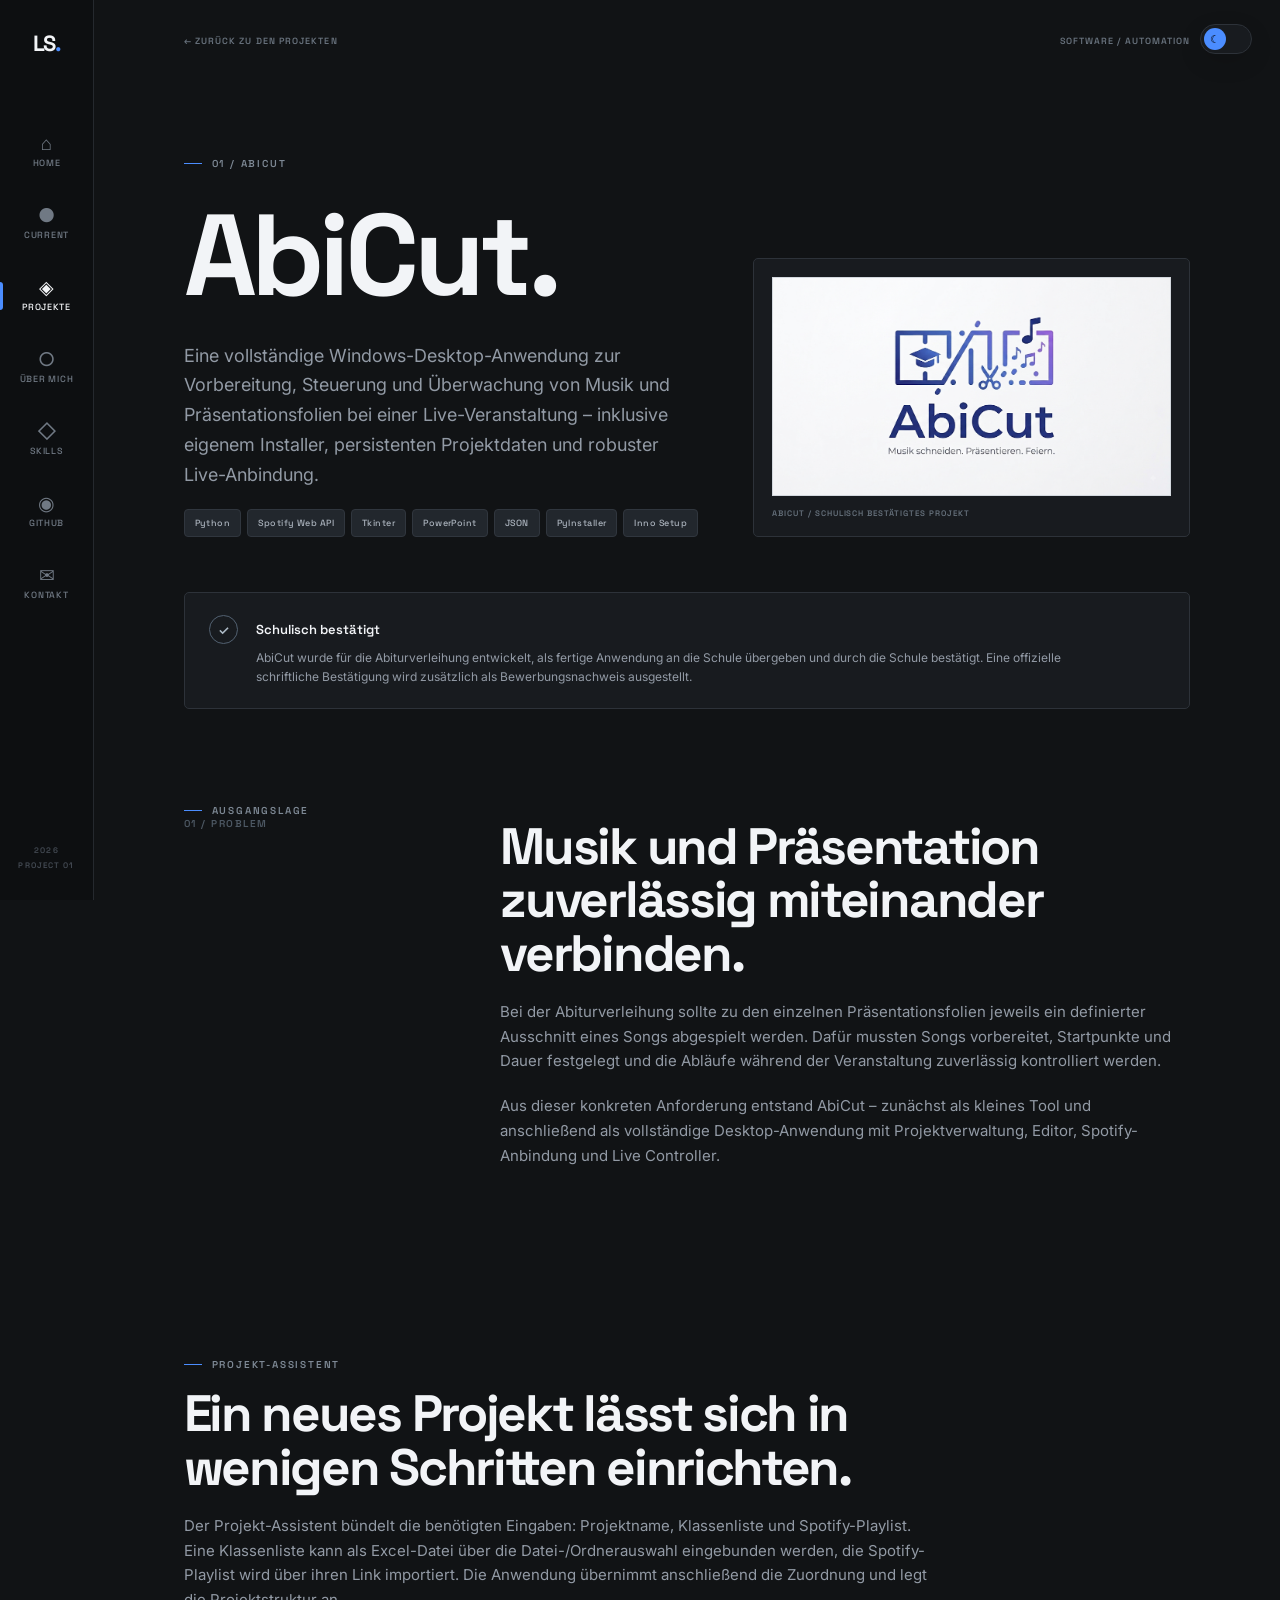
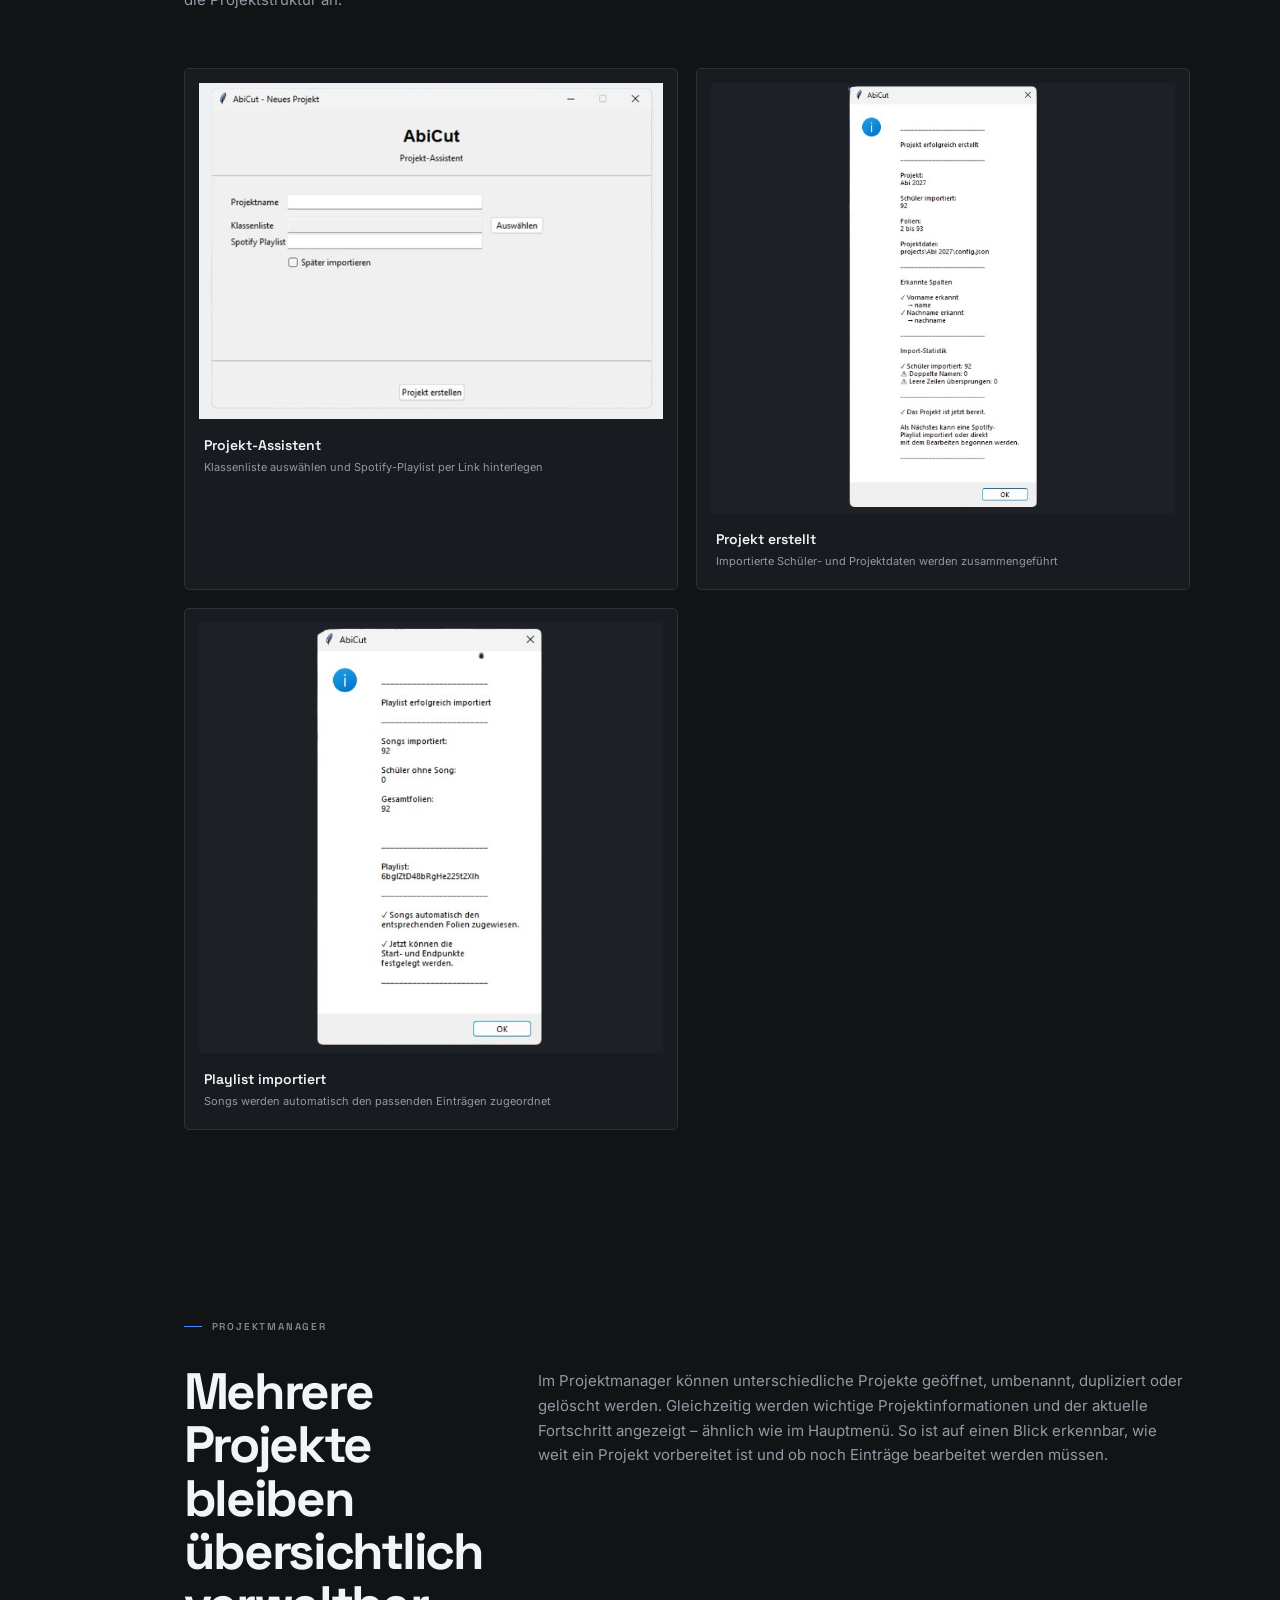
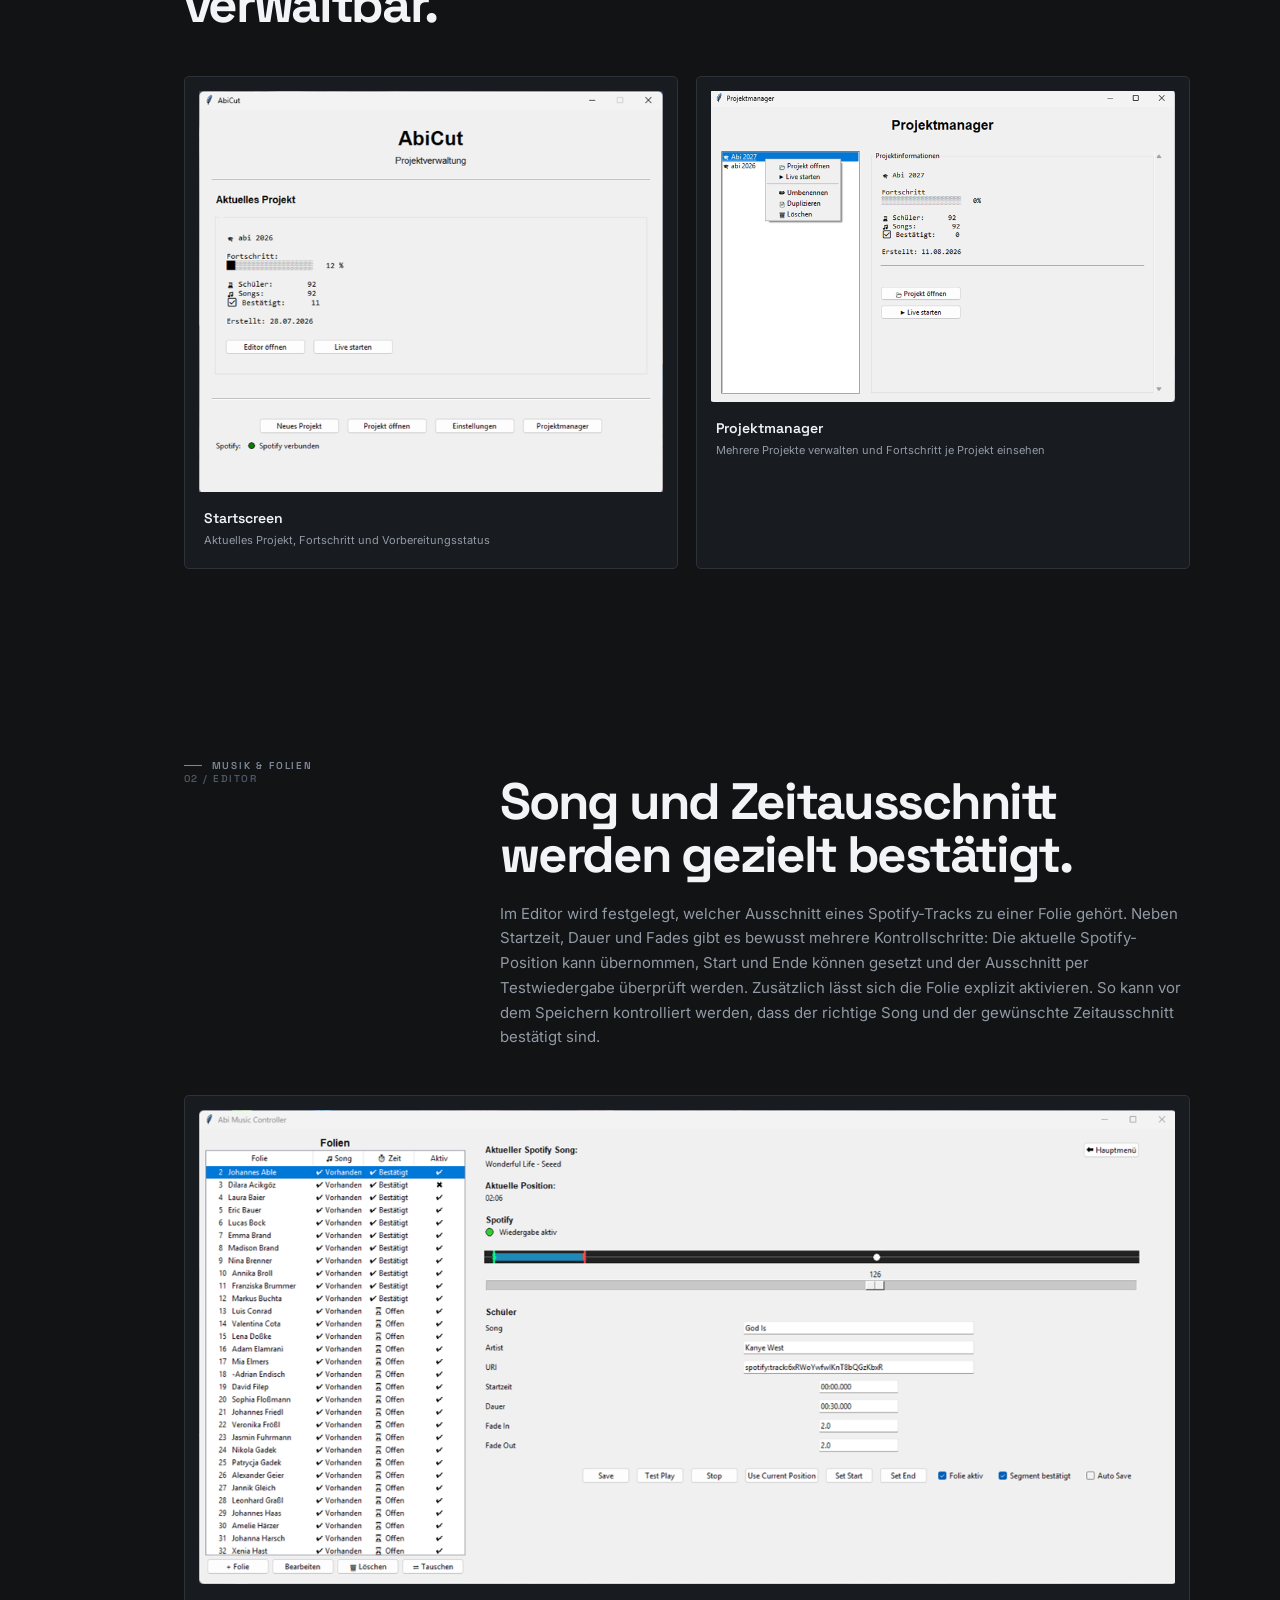
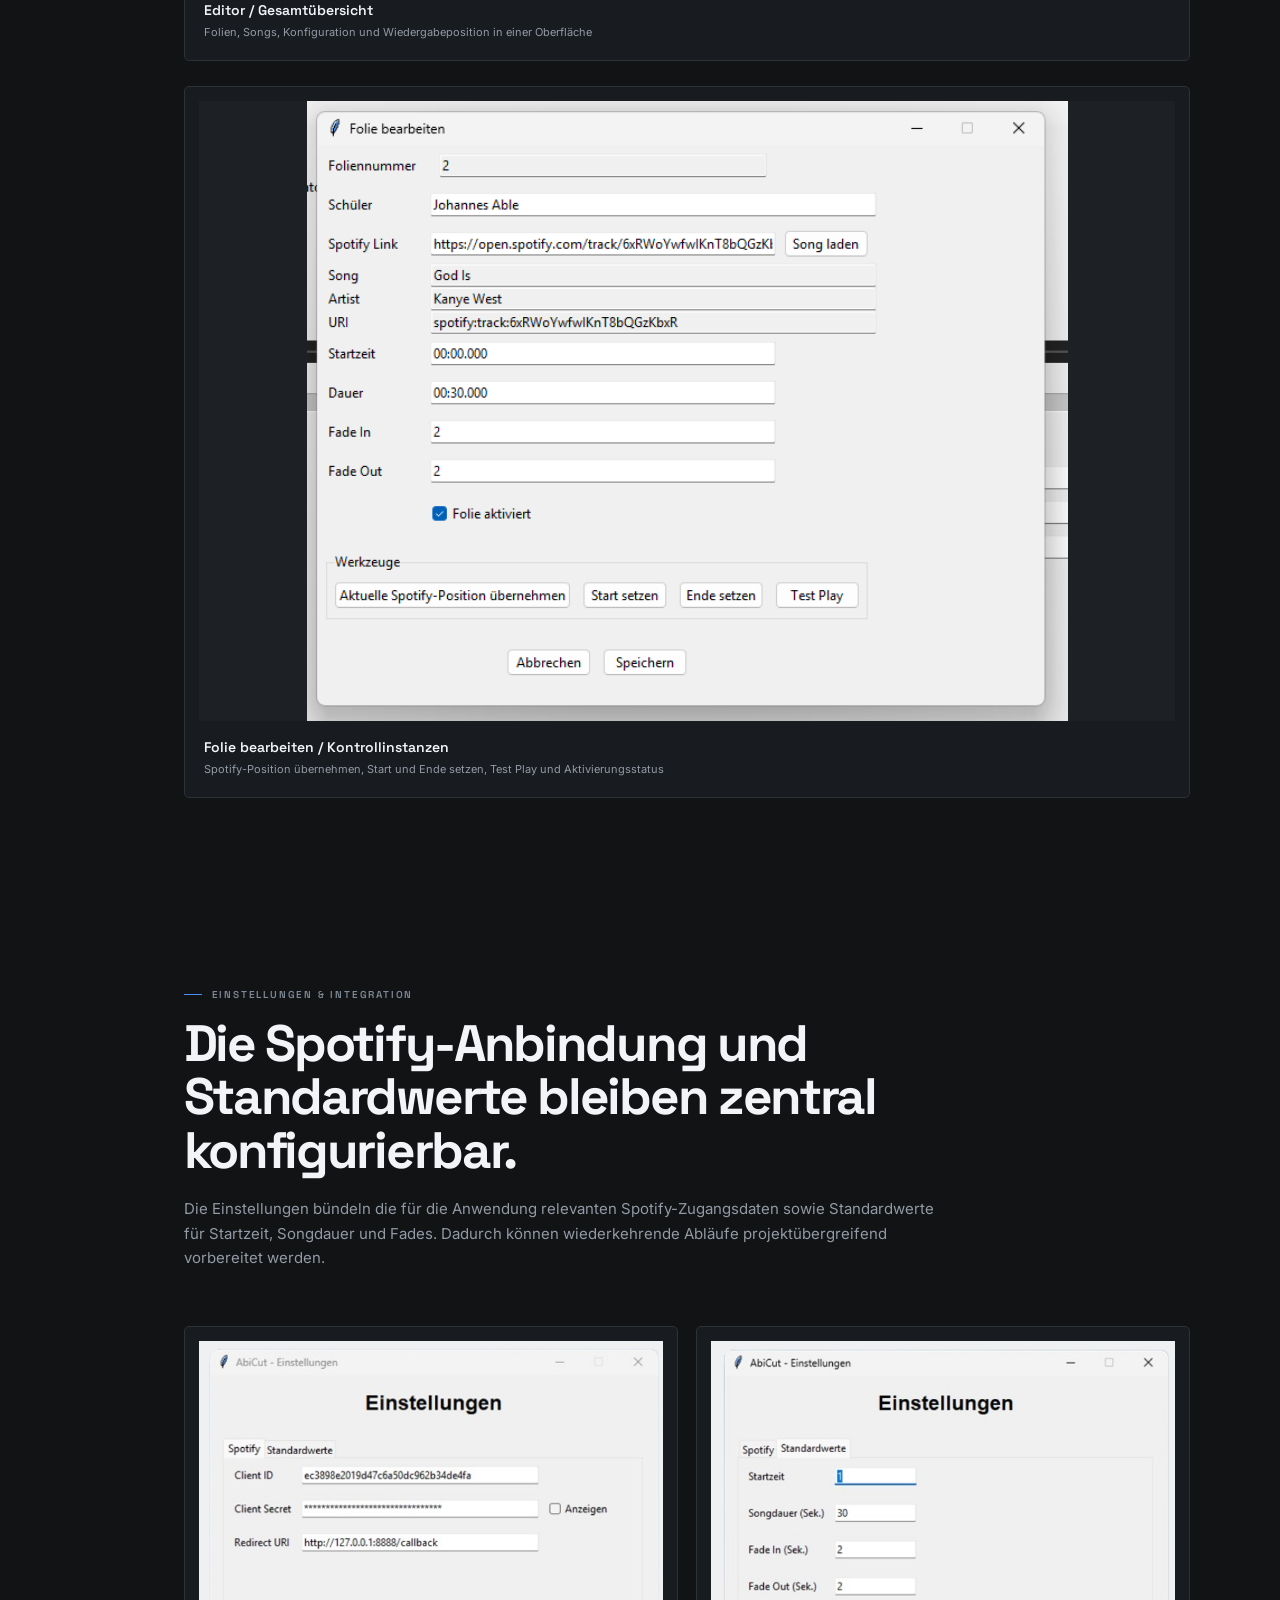
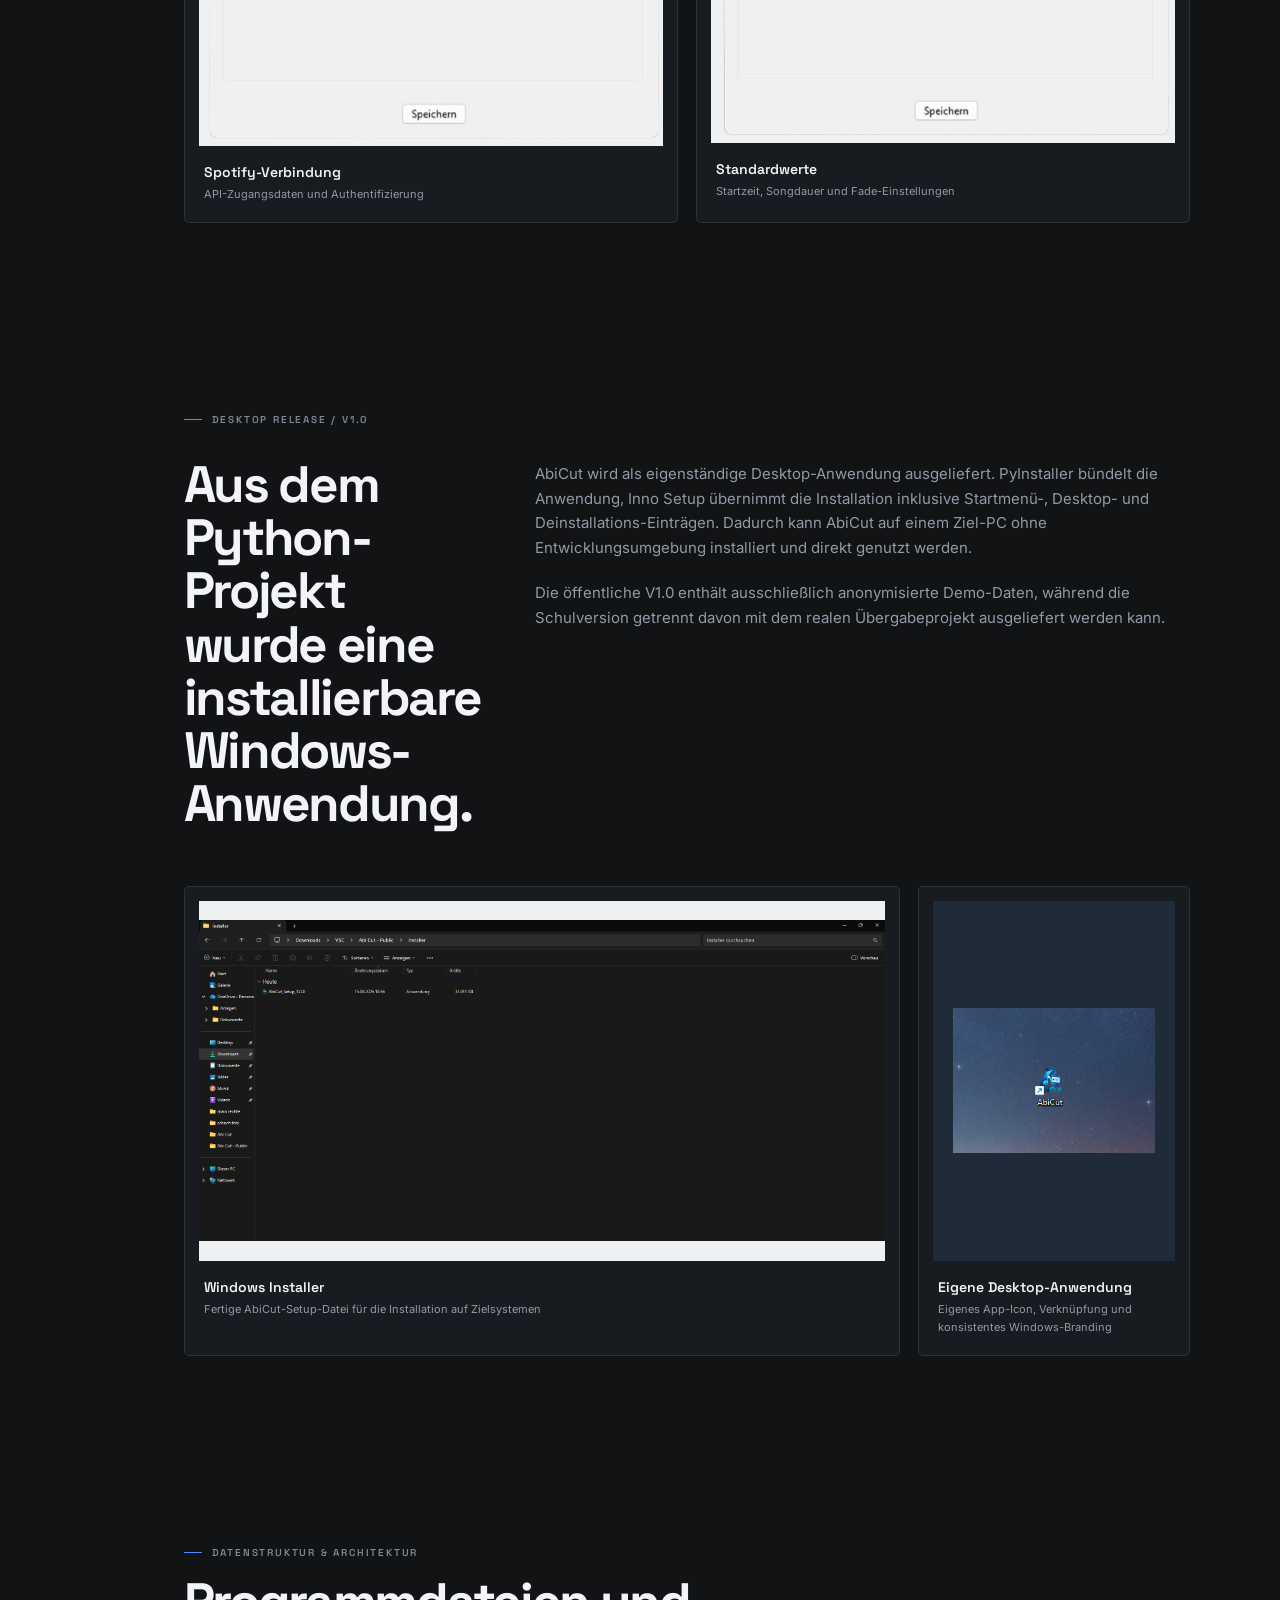
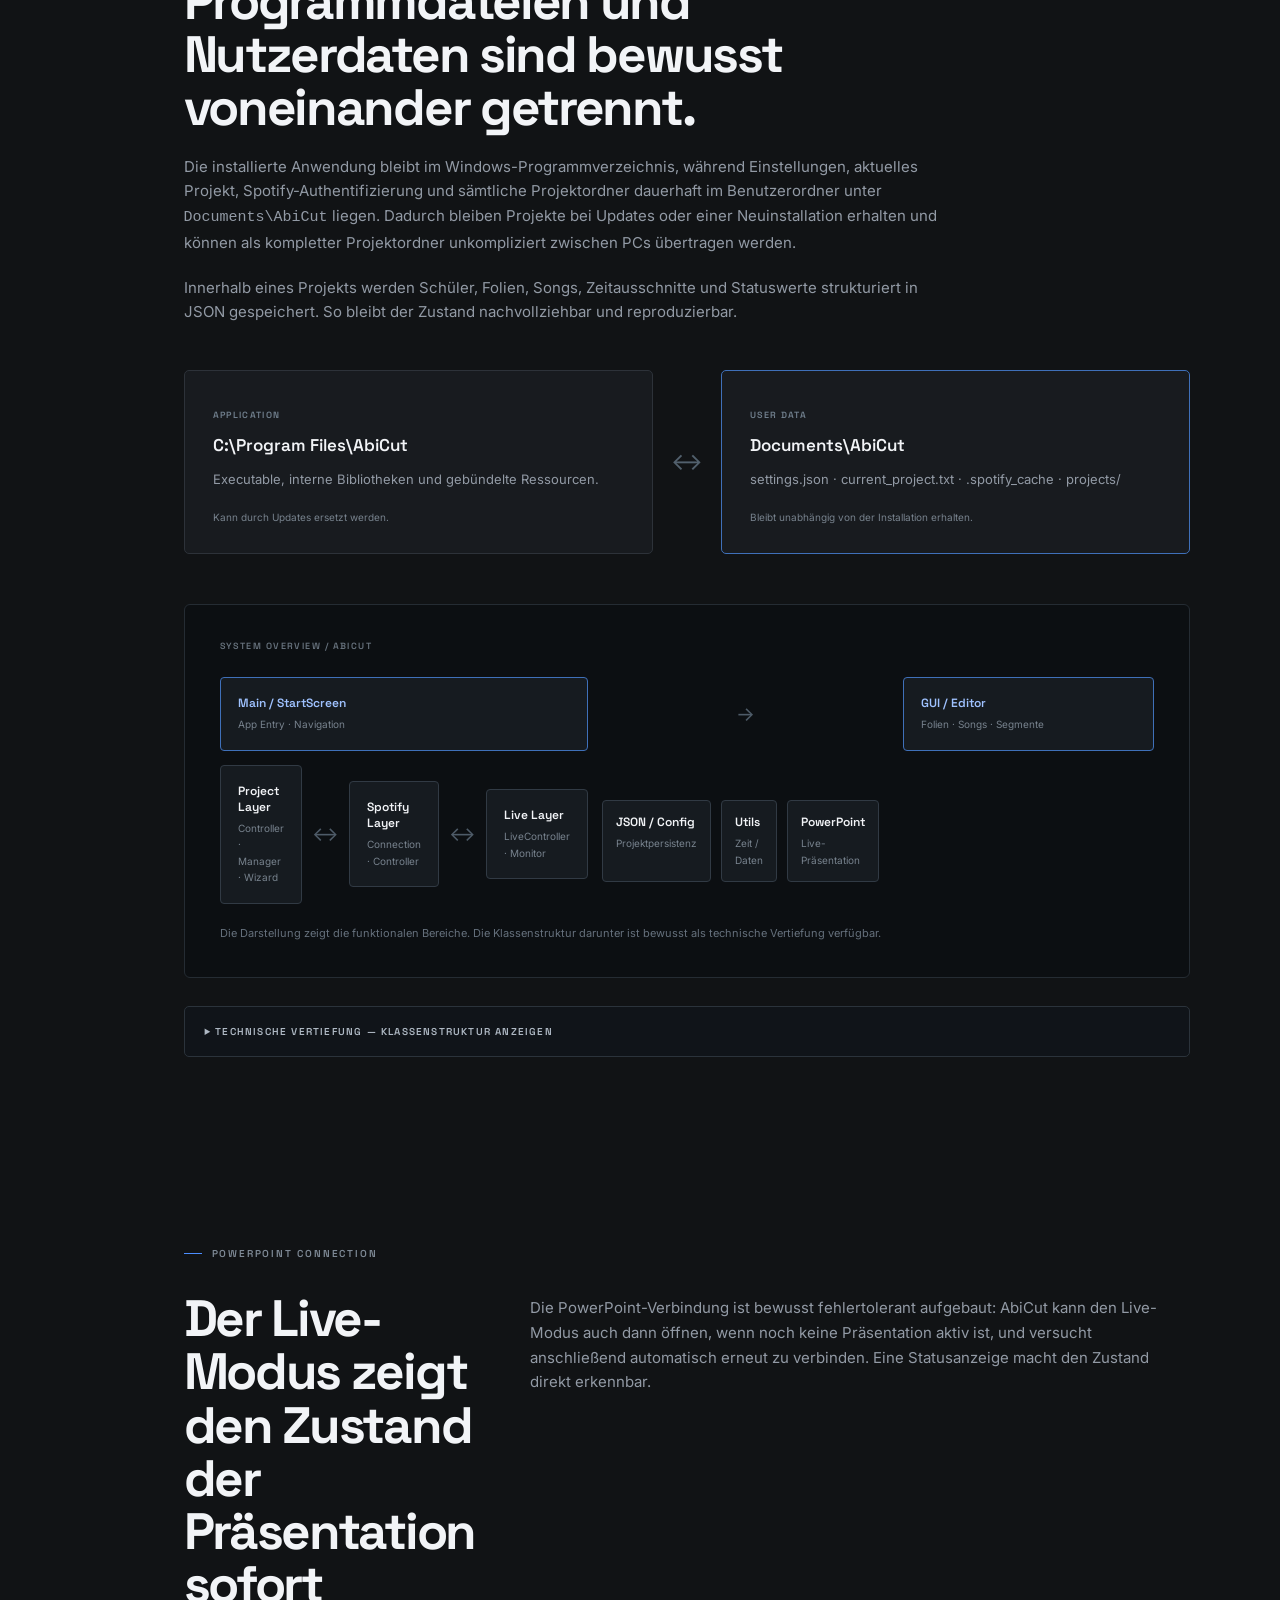
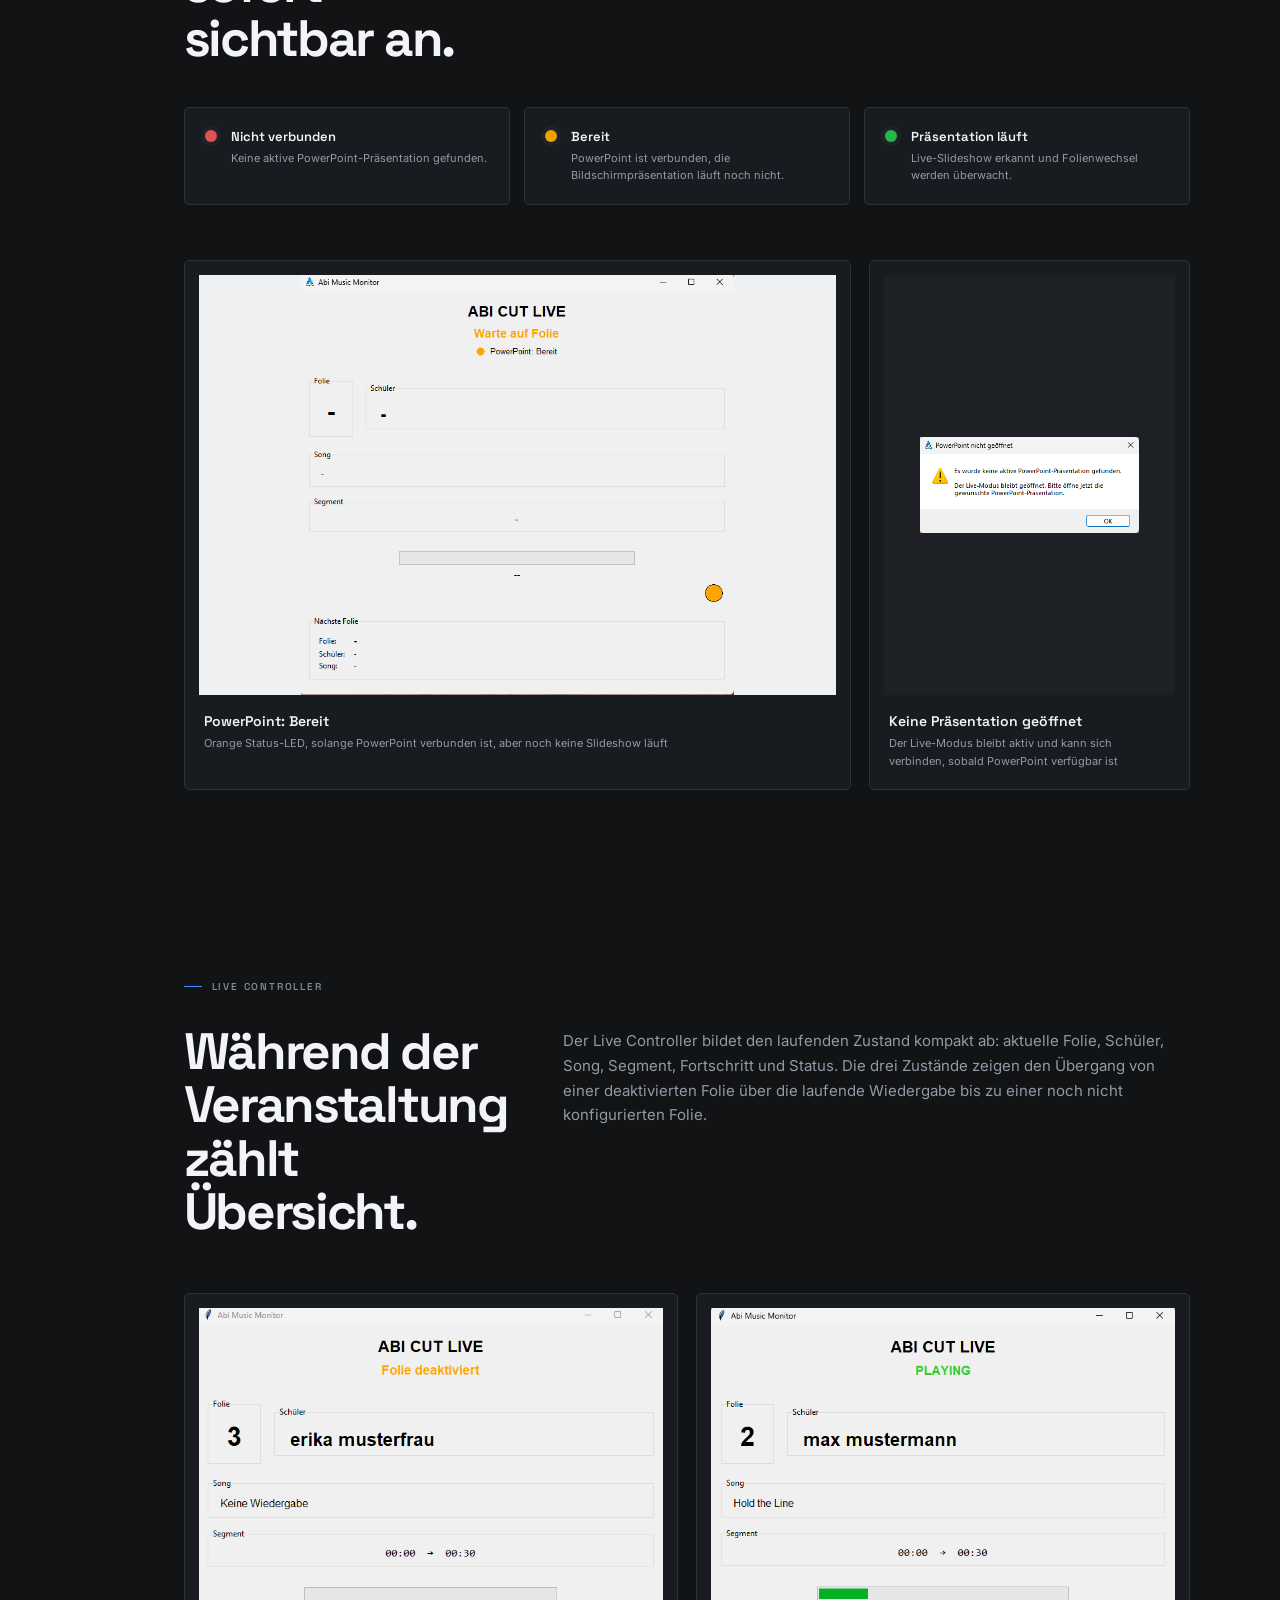
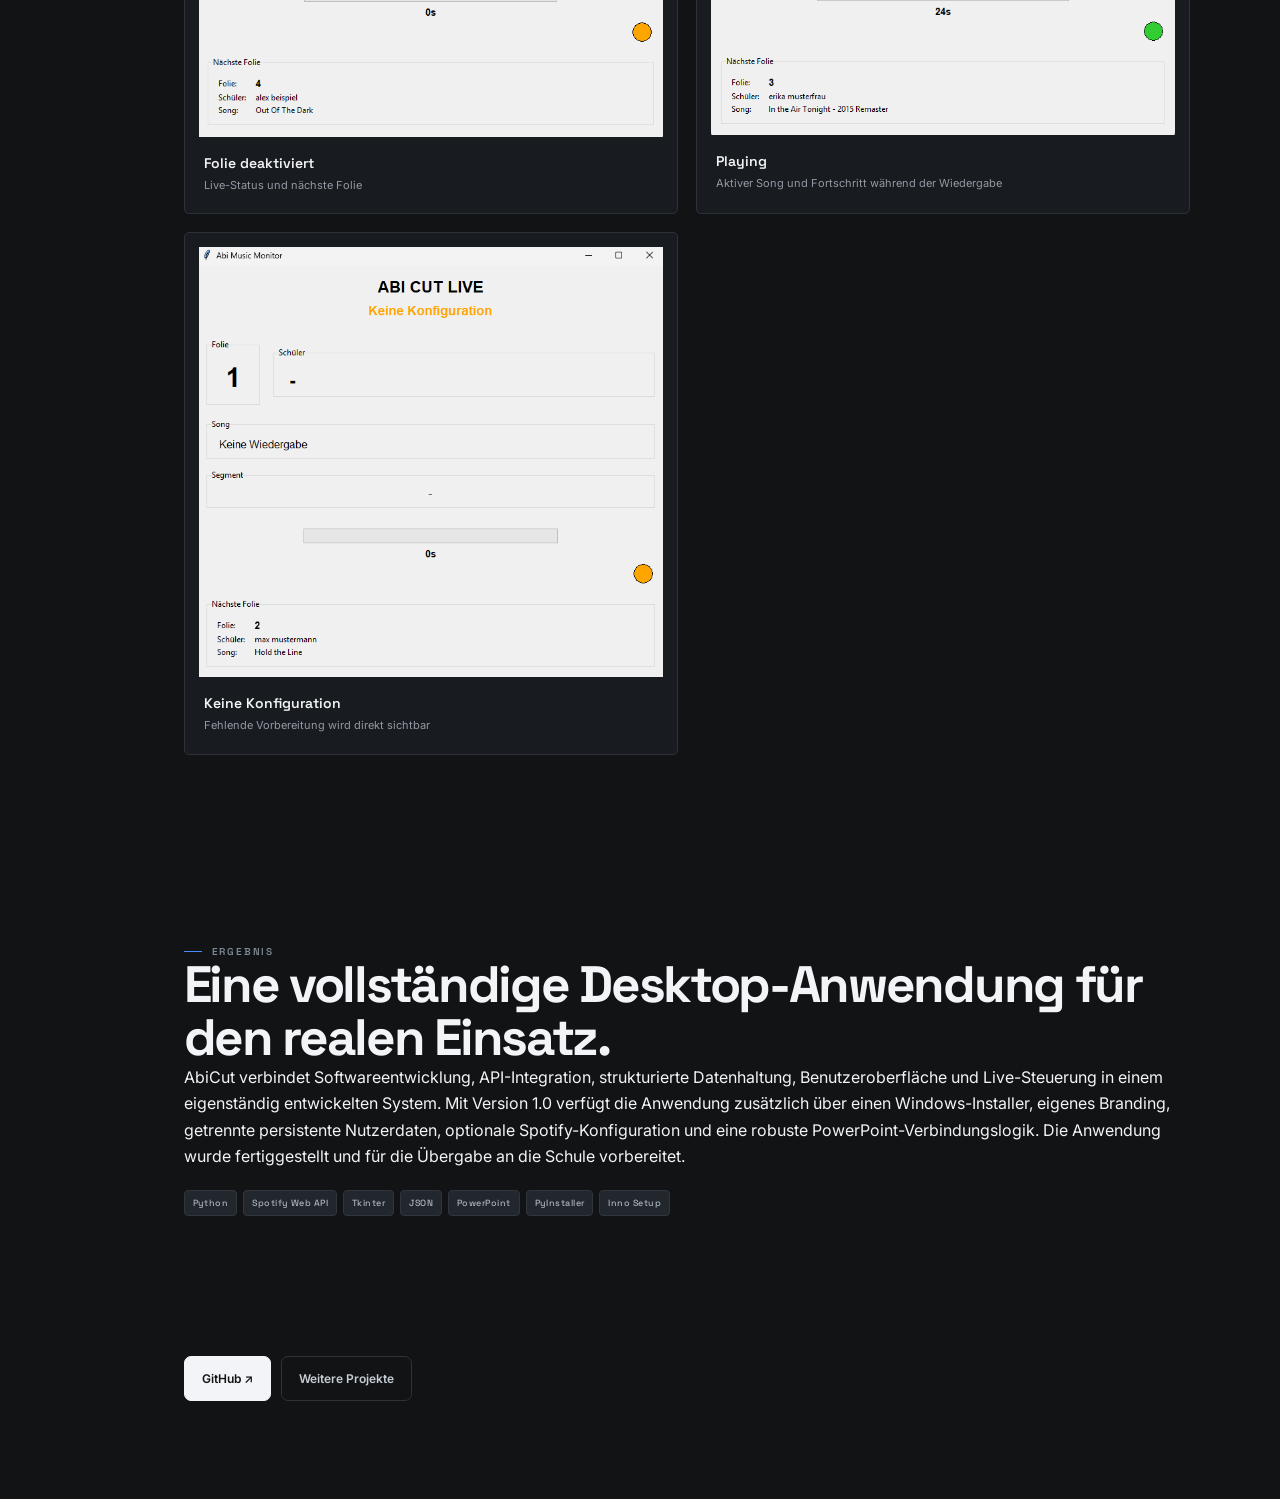
==== commit eb5b5904: "Website V24 - AbiCut 1.0 release update" ====
--- a/abicut.html
+++ b/abicut.html
@@ -2,8 +2,19 @@
 <html lang="de">
 <head>
 <meta charset="UTF-8"><meta name="viewport" content="width=device-width,initial-scale=1.0">
-<meta name="description" content="AbiCut – Softwareprojekt von Leon Stein.">
-<title>AbiCut — Leon Stein</title>
+<meta name="description" content="AbiCut von Leon Stein: Python-Desktop-Anwendung zur Synchronisation von Spotify und PowerPoint mit Projektverwaltung und Live-Steuerung.">
+<title>AbiCut | Python, Spotify & PowerPoint Automation | Leon Stein</title>
+  <link rel="canonical" href="https://leonsteinprojects.de/abicut.html">
+  <meta name="robots" content="index, follow, max-image-preview:large">
+  <meta property="og:locale" content="de_DE">
+  <meta property="og:type" content="article">
+  <meta property="og:site_name" content="Leon Stein Projects">
+  <meta property="og:title" content="AbiCut | Python, Spotify & PowerPoint Automation | Leon Stein">
+  <meta property="og:description" content="AbiCut von Leon Stein: Python-Desktop-Anwendung zur Synchronisation von Spotify und PowerPoint mit Projektverwaltung und Live-Steuerung.">
+  <meta property="og:url" content="https://leonsteinprojects.de/abicut.html">
+  <meta name="twitter:card" content="summary">
+  <meta name="twitter:title" content="AbiCut | Python, Spotify & PowerPoint Automation | Leon Stein">
+  <meta name="twitter:description" content="AbiCut von Leon Stein: Python-Desktop-Anwendung zur Synchronisation von Spotify und PowerPoint mit Projektverwaltung und Live-Steuerung.">
 <link rel="preconnect" href="https://fonts.googleapis.com"><link rel="preconnect" href="https://fonts.gstatic.com" crossorigin>
 <link href="https://fonts.googleapis.com/css2?family=Inter:wght@400;500;600;700&family=Space+Grotesk:wght@500;600;700&display=swap" rel="stylesheet">
 <link rel="stylesheet" href="styles.css">
@@ -31,8 +42,8 @@
     <div class="abicut-hero-copy">
       <div class="eyebrow"><span></span> 01 / ABICUT</div>
       <h1>AbiCut<span>.</span></h1>
-      <p>Eine vollständige Desktop-Anwendung zur Vorbereitung, Steuerung und Überwachung von Musik und Präsentationsfolien bei einer Live-Veranstaltung.</p>
-      <div class="tags large-tags"><span>Python</span><span>Spotify Web API</span><span>Tkinter</span><span>PowerPoint</span><span>JSON</span></div>
+      <p>Eine vollständige Windows-Desktop-Anwendung zur Vorbereitung, Steuerung und Überwachung von Musik und Präsentationsfolien bei einer Live-Veranstaltung – inklusive eigenem Installer, persistenten Projektdaten und robuster Live-Anbindung.</p>
+      <div class="tags large-tags"><span>Python</span><span>Spotify Web API</span><span>Tkinter</span><span>PowerPoint</span><span>JSON</span><span>PyInstaller</span><span>Inno Setup</span></div>
     </div>
     <div class="abicut-hero-shot"><img src="assets/abicut/abicut_logo.png" alt="AbiCut Logo"><div class="abicut-caption">AbiCut / schulisch bestätigtes Projekt</div></div>
   </div>
@@ -74,8 +85,25 @@
 </section>
 
 <section class="case-section" style="padding-left:0;padding-right:0">
+  <div class="eyebrow"><span></span> DESKTOP RELEASE / V1.0</div>
+  <div class="case-intro" style="margin-top:16px">
+    <div class="case-copy"><h2>Aus dem Python-Projekt wurde eine installierbare Windows-Anwendung.</h2></div>
+    <div class="case-copy"><p>AbiCut wird als eigenständige Desktop-Anwendung ausgeliefert. PyInstaller bündelt die Anwendung, Inno Setup übernimmt die Installation inklusive Startmenü-, Desktop- und Deinstallations-Einträgen. Dadurch kann AbiCut auf einem Ziel-PC ohne Entwicklungsumgebung installiert und direkt genutzt werden.</p><p>Die öffentliche V1.0 enthält ausschließlich anonymisierte Demo-Daten, während die Schulversion getrennt davon mit dem realen Übergabeprojekt ausgeliefert werden kann.</p></div>
+  </div>
+  <div class="case-grid desktop-release-grid">
+    <div class="case-card"><img src="assets/abicut/desktop_installer.png" alt="AbiCut Windows Installer als fertige Setup-Datei"><div class="case-meta"><strong>Windows Installer</strong><span>Fertige AbiCut-Setup-Datei für die Installation auf Zielsystemen</span></div></div>
+    <div class="case-card desktop-icon-card"><img src="assets/abicut/desktop_icon.png" alt="Installierte AbiCut Desktop-Verknüpfung"><div class="case-meta"><strong>Eigene Desktop-Anwendung</strong><span>Eigenes App-Icon, Verknüpfung und konsistentes Windows-Branding</span></div></div>
+  </div>
+</section>
+
+<section class="case-section" style="padding-left:0;padding-right:0">
   <div class="eyebrow"><span></span> DATENSTRUKTUR & ARCHITEKTUR</div>
-  <div class="case-copy" style="margin-top:16px;max-width:850px"><h2>Eine klare JSON-Struktur hält Projekte nachvollziehbar und reproduzierbar.</h2><p>Die Projektinformationen werden strukturiert in JSON-Konfigurationen abgelegt. Dadurch lassen sich Schüler, Folien, Songs, Zeitausschnitte und weitere Einstellungen eindeutig zuordnen und ein Projekt kann zuverlässig gespeichert und wieder geladen werden.</p></div>
+  <div class="case-copy" style="margin-top:16px;max-width:850px"><h2>Programmdateien und Nutzerdaten sind bewusst voneinander getrennt.</h2><p>Die installierte Anwendung bleibt im Windows-Programmverzeichnis, während Einstellungen, aktuelles Projekt, Spotify-Authentifizierung und sämtliche Projektordner dauerhaft im Benutzerordner unter <code>Documents\AbiCut</code> liegen. Dadurch bleiben Projekte bei Updates oder einer Neuinstallation erhalten und können als kompletter Projektordner unkompliziert zwischen PCs übertragen werden.</p><p>Innerhalb eines Projekts werden Schüler, Folien, Songs, Zeitausschnitte und Statuswerte strukturiert in JSON gespeichert. So bleibt der Zustand nachvollziehbar und reproduzierbar.</p></div>
+  <div class="data-split" style="margin-top:45px">
+    <div class="data-split-card app-data"><span class="data-kicker">APPLICATION</span><strong>C:\Program Files\AbiCut</strong><p>Executable, interne Bibliotheken und gebündelte Ressourcen.</p><small>Kann durch Updates ersetzt werden.</small></div>
+    <div class="data-split-arrow">↔</div>
+    <div class="data-split-card user-data"><span class="data-kicker">USER DATA</span><strong>Documents\AbiCut</strong><p>settings.json · current_project.txt · .spotify_cache · projects/</p><small>Bleibt unabhängig von der Installation erhalten.</small></div>
+  </div>
   <div class="architecture" style="margin-top:50px">
     <div class="arch-title">SYSTEM OVERVIEW / ABICUT</div>
     <div class="arch-flow"><div class="arch-node accent"><strong>Main / StartScreen</strong><small>App Entry · Navigation</small></div><div class="arch-arrow">→</div><div class="arch-node accent"><strong>GUI / Editor</strong><small>Folien · Songs · Segmente</small></div>
@@ -105,14 +133,32 @@
 </section>
 
 <section class="case-section" style="padding-left:0;padding-right:0">
+  <div class="eyebrow"><span></span> POWERPOINT CONNECTION</div>
+  <div class="case-intro" style="margin-top:16px">
+    <div class="case-copy"><h2>Der Live-Modus zeigt den Zustand der Präsentation sofort sichtbar an.</h2></div>
+    <div class="case-copy"><p>Die PowerPoint-Verbindung ist bewusst fehlertolerant aufgebaut: AbiCut kann den Live-Modus auch dann öffnen, wenn noch keine Präsentation aktiv ist, und versucht anschließend automatisch erneut zu verbinden. Eine Statusanzeige macht den Zustand direkt erkennbar.</p></div>
+  </div>
+  <div class="status-led-row">
+    <div class="status-led-item"><i class="status-dot red"></i><div><strong>Nicht verbunden</strong><span>Keine aktive PowerPoint-Präsentation gefunden.</span></div></div>
+    <div class="status-led-item"><i class="status-dot amber"></i><div><strong>Bereit</strong><span>PowerPoint ist verbunden, die Bildschirmpräsentation läuft noch nicht.</span></div></div>
+    <div class="status-led-item"><i class="status-dot green"></i><div><strong>Präsentation läuft</strong><span>Live-Slideshow erkannt und Folienwechsel werden überwacht.</span></div></div>
+  </div>
+  <div class="case-grid powerpoint-grid">
+    <div class="case-card"><img src="assets/abicut/powerpoint_ready.png" alt="AbiCut Live Monitor mit PowerPoint Status Bereit"><div class="case-meta"><strong>PowerPoint: Bereit</strong><span>Orange Status-LED, solange PowerPoint verbunden ist, aber noch keine Slideshow läuft</span></div></div>
+    <div class="case-card powerpoint-warning-card"><img src="assets/abicut/powerpoint_missing.png" alt="AbiCut Hinweis wenn keine PowerPoint Präsentation geöffnet ist"><div class="case-meta"><strong>Keine Präsentation geöffnet</strong><span>Der Live-Modus bleibt aktiv und kann sich verbinden, sobald PowerPoint verfügbar ist</span></div></div>
+  </div>
+</section>
+
+<section class="case-section" style="padding-left:0;padding-right:0">
   <div class="eyebrow"><span></span> LIVE CONTROLLER</div>
   <div class="case-intro" style="margin-top:16px"><div class="case-copy"><h2>Während der Veranstaltung zählt Übersicht.</h2></div><div class="case-copy"><p>Der Live Controller bildet den laufenden Zustand kompakt ab: aktuelle Folie, Schüler, Song, Segment, Fortschritt und Status. Die drei Zustände zeigen den Übergang von einer deaktivierten Folie über die laufende Wiedergabe bis zu einer noch nicht konfigurierten Folie.</p></div></div>
   <div class="case-grid live-grid"><div class="case-card"><img src="assets/abicut/live 3.png" alt="AbiCut Live Controller Folie deaktiviert"><div class="case-meta"><strong>Folie deaktiviert</strong><span>Live-Status und nächste Folie</span></div></div><div class="case-card"><img src="assets/abicut/live 2.png" alt="AbiCut Live Controller Wiedergabe"><div class="case-meta"><strong>Playing</strong><span>Aktiver Song und Fortschritt während der Wiedergabe</span></div></div><div class="case-card"><img src="assets/abicut/live 1.png" alt="AbiCut Live Controller keine Konfiguration"><div class="case-meta"><strong>Keine Konfiguration</strong><span>Fehlende Vorbereitung wird direkt sichtbar</span></div></div></div>
 </section>
 
-<section class="case-section result-section" style="padding-left:0;padding-right:0"><div class="result-panel"><div class="eyebrow"><span></span> ERGEBNIS</div><h2>Eine fertige Anwendung für den realen Einsatz.</h2><p>AbiCut verbindet Softwareentwicklung, API-Integration, strukturierte Datenhaltung, Benutzeroberfläche und Live-Steuerung in einem eigenständig entwickelten System. Die Anwendung wurde fertiggestellt, praktisch eingesetzt und von der Schule bestätigt.</p><div class="tags"><span>Python</span><span>Spotify Web API</span><span>Tkinter</span><span>JSON</span><span>PowerPoint</span></div></div></section>
+<section class="case-section result-section" style="padding-left:0;padding-right:0"><div class="result-panel"><div class="eyebrow"><span></span> ERGEBNIS</div><h2>Eine vollständige Desktop-Anwendung für den realen Einsatz.</h2><p>AbiCut verbindet Softwareentwicklung, API-Integration, strukturierte Datenhaltung, Benutzeroberfläche und Live-Steuerung in einem eigenständig entwickelten System. Mit Version 1.0 verfügt die Anwendung zusätzlich über einen Windows-Installer, eigenes Branding, getrennte persistente Nutzerdaten, optionale Spotify-Konfiguration und eine robuste PowerPoint-Verbindungslogik. Die Anwendung wurde fertiggestellt und für die Übergabe an die Schule vorbereitet.</p><div class="tags"><span>Python</span><span>Spotify Web API</span><span>Tkinter</span><span>JSON</span><span>PowerPoint</span><span>PyInstaller</span><span>Inno Setup</span></div></div></section>
 
 <div class="detail-actions"><a class="btn btn-primary" href="https://github.com/leonstein2611/Abi-Cut" target="_blank" rel="noopener noreferrer">GitHub ↗</a><a class="btn btn-ghost" href="index.html#projects">Weitere Projekte</a></div>
 </main>
 <script src="script.js"></script>
+  <!-- Cloudflare Web Analytics --><script type='module' src='https://static.cloudflareinsights.com/beacon.min.js' data-cf-beacon='{"token": "7a0f40504f7e4648b12b40247a7c8d13"}'></script><!-- End Cloudflare Web Analytics -->
 </body></html>
--- a/styles.css
+++ b/styles.css
@@ -527,3 +527,108 @@
         gap:20px 18px;
     }
 }
+
+
+/* ---------- V19 / Mobile GitHub card fix ---------- */
+.dark-block > *{
+    position:relative;
+    z-index:2;
+}
+
+.dark-block:after{
+    z-index:1;
+    pointer-events:none;
+}
+
+@media(max-width:560px){
+    .github-section .dark-block{
+        padding:32px 22px;
+        overflow:hidden;
+    }
+
+    .github-section .dark-block:after{
+        display:none;
+    }
+
+    .github-section .dark-block h2{
+        font-size:clamp(32px,9.5vw,42px);
+        line-height:1.08;
+        overflow-wrap:normal;
+        word-break:normal;
+    }
+
+    .github-section .dark-block p{
+        font-size:13px;
+        line-height:1.7;
+    }
+}
+
+
+/* ---------- V20 / Mobile contact email fix ---------- */
+@media(max-width:560px){
+    .contact-email,
+    .contact-card .contact-email,
+    .contact-section .contact-email{
+        display:block;
+        width:100%;
+        max-width:100%;
+        font-size:clamp(18px,5.2vw,26px);
+        line-height:1.2;
+        letter-spacing:-0.02em;
+        overflow-wrap:anywhere;
+        word-break:break-word;
+    }
+
+    .contact-card,
+    .contact-section .dark-block{
+        padding-left:22px;
+        padding-right:22px;
+    }
+
+    .contact-links{
+        width:100%;
+    }
+}
+
+
+/* ---------- V21 / Mobile contact email fix ---------- */
+@media(max-width:560px){
+    .contact-section .contact-block{
+        padding-left:18px;
+        padding-right:18px;
+    }
+
+    .contact-section .contact-mail{
+        display:block;
+        width:100%;
+        max-width:100%;
+        box-sizing:border-box;
+        font-size:16px;
+        line-height:1.25;
+        letter-spacing:-0.02em;
+        white-space:normal;
+        overflow-wrap:anywhere;
+        word-break:break-word;
+        text-align:center;
+    }
+}
+
+
+/* V22 Rover update */
+.fc-image-grid.prototype-grid{grid-template-columns:1.1fr 1fr 1fr;align-items:stretch}
+.fc-image-grid.prototype-grid img{height:320px;object-fit:cover}
+.fc-image-grid.control-grid{grid-template-columns:minmax(0,760px);justify-content:start}
+.fc-image-grid.control-grid img{height:auto;max-height:480px;object-fit:contain;background:var(--panel2)}
+.rover-roadmap-grid{display:grid;grid-template-columns:repeat(5,1fr);gap:12px;margin-top:48px}
+.rover-roadmap-step{background:var(--panel);border:1px solid var(--line);padding:22px;min-height:210px;border-radius:5px}
+.rover-roadmap-step .roadmap-number{font:600 9px "Space Grotesk";letter-spacing:.12em;color:var(--accent)}
+.rover-roadmap-step h3{font-size:17px;margin:18px 0 8px}
+.rover-roadmap-step strong{display:block;font:600 8px "Space Grotesk";letter-spacing:.1em;color:var(--green);margin-bottom:12px;text-transform:uppercase}
+.rover-roadmap-step p{font-size:11px;color:var(--muted);line-height:1.65}
+body.light .rover-roadmap-step{background:#fff;border-color:#d5dbe1}
+@media(max-width:1100px){.rover-roadmap-grid{grid-template-columns:repeat(3,1fr)}.fc-image-grid.prototype-grid{grid-template-columns:1fr 1fr}.fc-image-grid.prototype-grid figure:last-child{grid-column:1/-1;max-width:620px}}
+@media(max-width:700px){.rover-roadmap-grid{grid-template-columns:1fr}.fc-image-grid.prototype-grid{grid-template-columns:1fr}.fc-image-grid.prototype-grid figure:last-child{grid-column:auto;max-width:none}.fc-image-grid.prototype-grid img{height:260px}}
+
+/* AbiCut V24 — Desktop release, persistent data & PowerPoint status */
+.desktop-release-grid{grid-template-columns:1.45fr .55fr;align-items:stretch}.desktop-release-grid .case-card{display:flex;flex-direction:column}.desktop-release-grid .case-card img{height:360px;object-fit:contain}.desktop-icon-card img{background:#202b39;padding:20px}.data-split{display:grid;grid-template-columns:1fr auto 1fr;gap:18px;align-items:stretch}.data-split-card{background:var(--panel);border:1px solid var(--line);padding:28px;border-radius:5px}.data-split-card strong{display:block;font:600 17px "Space Grotesk";margin:9px 0 13px;overflow-wrap:anywhere}.data-split-card p{font-size:13px;color:var(--muted);line-height:1.65}.data-split-card small{display:block;margin-top:18px;color:#77828d;font-size:10px}.data-split-card.user-data{border-color:#3f70b9}.data-kicker{font:600 9px "Space Grotesk";letter-spacing:.15em;color:#71808e}.data-split-arrow{align-self:center;color:#52606d;font-size:24px}.status-led-row{display:grid;grid-template-columns:repeat(3,1fr);gap:14px;margin-top:42px}.status-led-item{display:flex;align-items:flex-start;gap:14px;background:var(--panel);border:1px solid var(--line);padding:20px;border-radius:5px}.status-led-item strong{font:600 13px "Space Grotesk";display:block}.status-led-item span{display:block;color:var(--muted);font-size:11px;line-height:1.55;margin-top:5px}.status-dot{width:12px;height:12px;border-radius:50%;flex:0 0 auto;margin-top:2px;box-shadow:0 0 0 4px rgba(255,255,255,.03)}.status-dot.red{background:#e45151}.status-dot.amber{background:#f0a000}.status-dot.green{background:#25b94a}.powerpoint-grid{grid-template-columns:1.35fr .65fr}.powerpoint-grid .case-card img{height:420px;object-fit:contain}.powerpoint-warning-card img{padding:36px;background:var(--panel2)}
+@media(max-width:950px){.desktop-release-grid,.powerpoint-grid,.status-led-row,.data-split{grid-template-columns:1fr}.data-split-arrow{transform:rotate(90deg);justify-self:center}.desktop-release-grid .case-card img,.powerpoint-grid .case-card img{height:auto;max-height:520px}}
